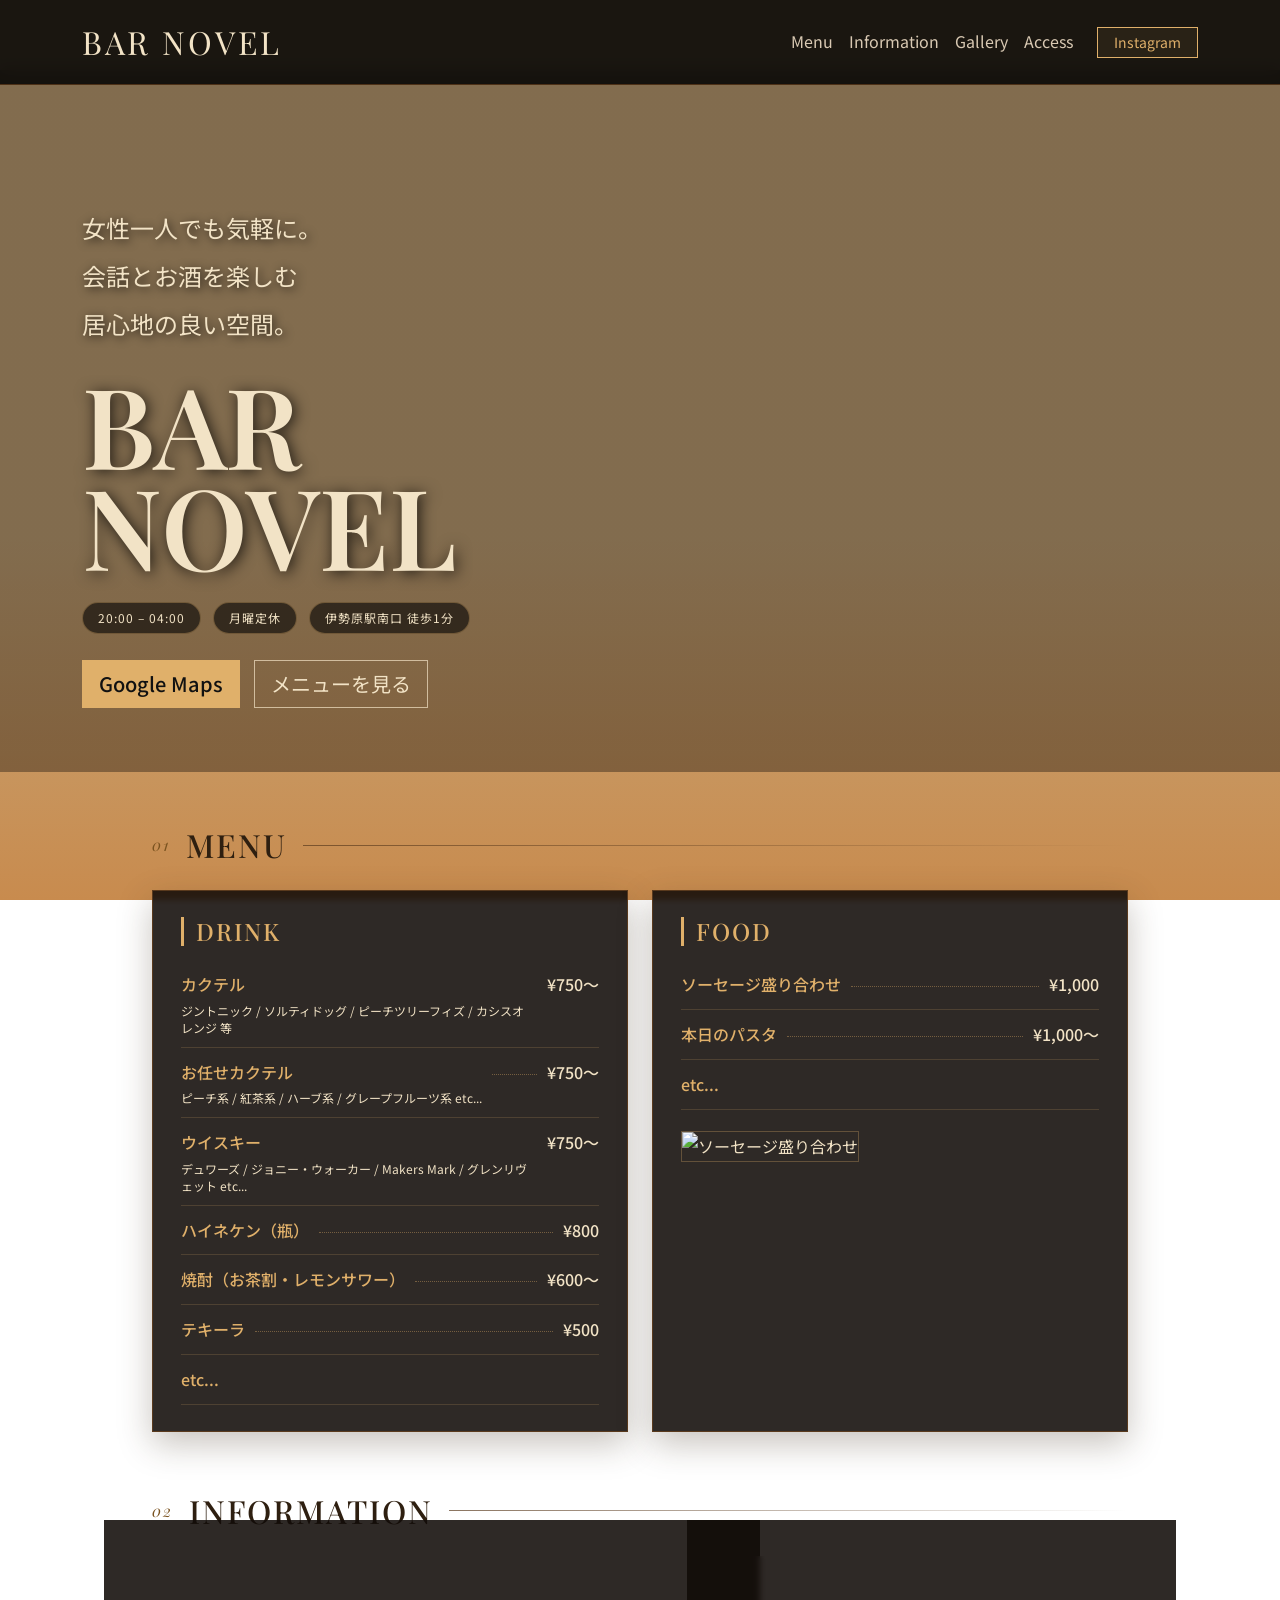
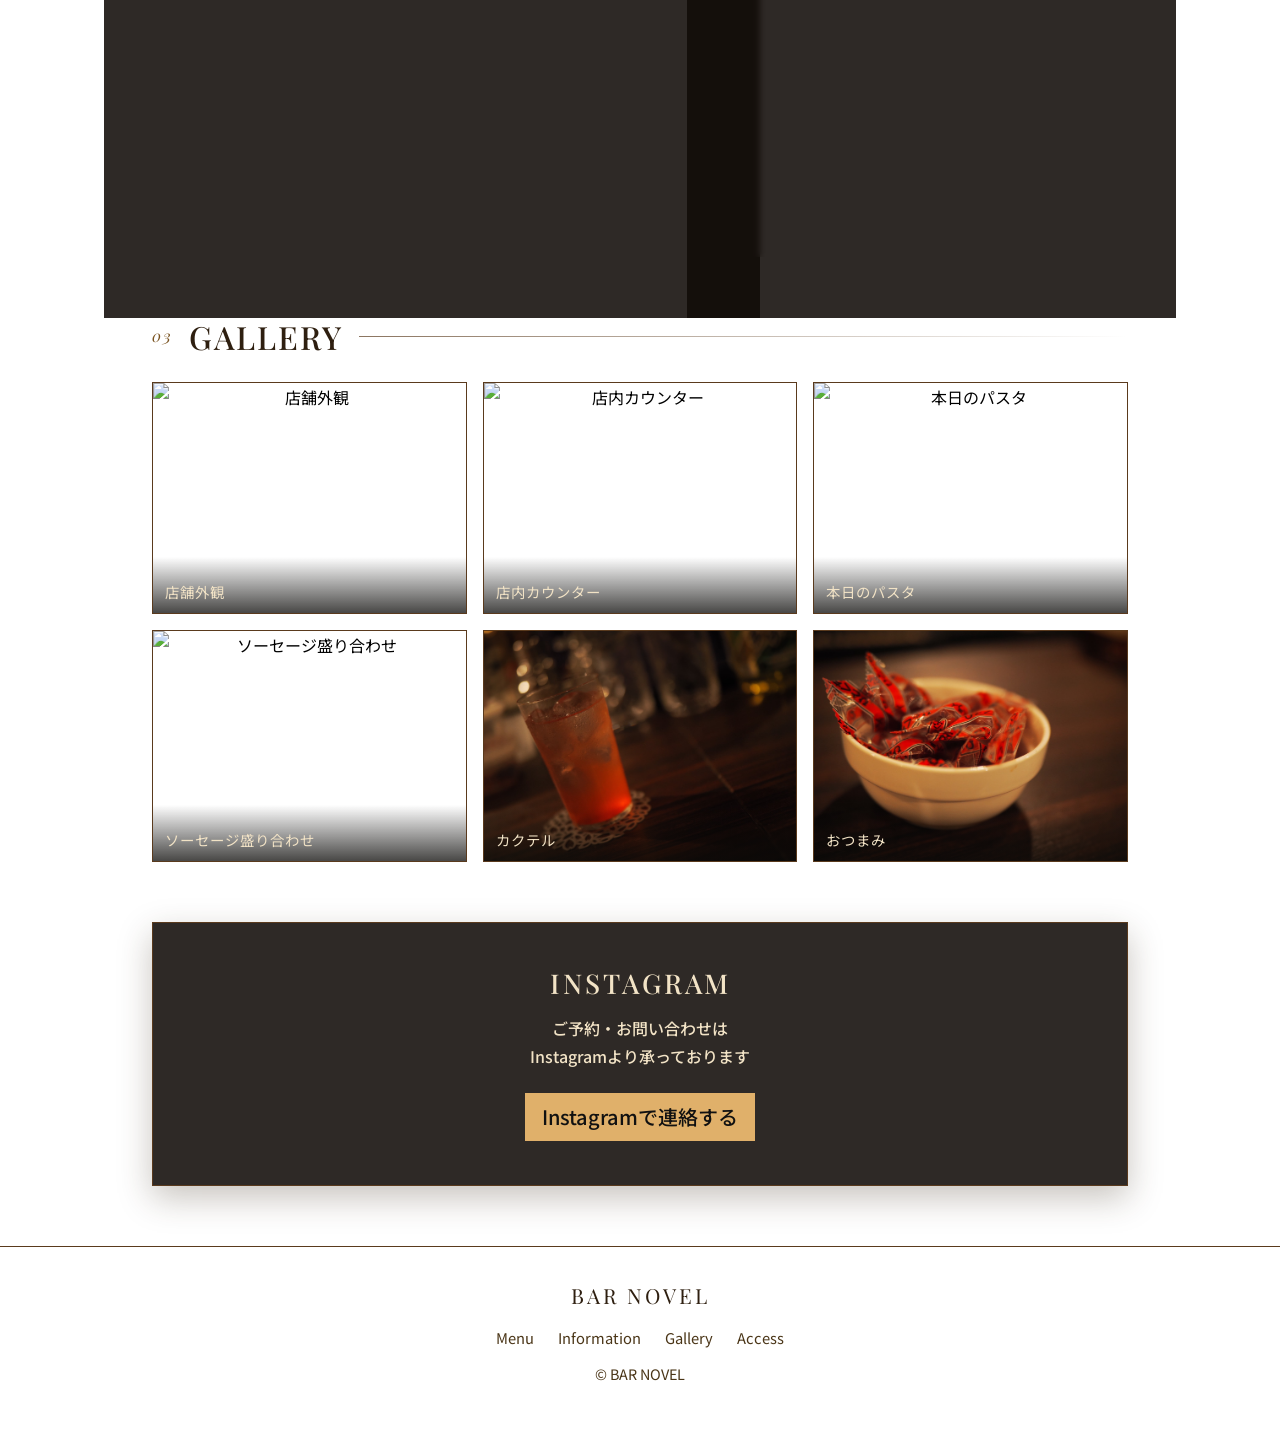
==== index.html @ de796a1b "oner-reviewベースでUI刷新（PC/スマホ両対応）" ====
<!DOCTYPE html>
<html lang="ja">

<head>
  <meta charset="UTF-8">
  <meta name="viewport" content="width=device-width, initial-scale=1.0">

  <title>BAR NOVEL | 伊勢原駅南口徒歩1分のバー</title>

  <meta property="og:title" content="BAR NOVEL">
  <meta property="og:description" content="女性一人でも気軽に。会話とお酒を楽しむ居心地の良い空間。">
  <meta property="og:type" content="website">
  <meta name="description" content="伊勢原駅南口徒歩1分。女性一人でも気軽に利用できるBAR NOVEL。カクテルやウイスキーを楽しめる居心地の良い空間です。">

  <!-- Bootstrap 5.3.8 -->
  <link href="https://cdn.jsdelivr.net/npm/bootstrap@5.3.8/dist/css/bootstrap.min.css" rel="stylesheet">
  <link rel="stylesheet" href="style.css">
</head>

<body data-bs-spy="scroll" data-bs-target="#mainNav" data-bs-offset="90" tabindex="0">

  <!-- ナビゲーション -->
  <nav class="navbar navbar-expand-md navbar-dark site-navbar fixed-top">
    <div class="container">
      <a href="#top" class="navbar-brand logo">BAR NOVEL</a>
      <button class="navbar-toggler" type="button" data-bs-toggle="collapse"
        data-bs-target="#mainNav" aria-controls="mainNav" aria-expanded="false"
        aria-label="メニューを開く">
        <span class="navbar-toggler-icon"></span>
      </button>
      <div class="collapse navbar-collapse" id="mainNav">
        <ul class="navbar-nav ms-auto align-items-md-center">
          <li class="nav-item"><a class="nav-link" href="#menu">Menu</a></li>
          <li class="nav-item"><a class="nav-link" href="#info">Information</a></li>
          <li class="nav-item"><a class="nav-link" href="#gallery">Gallery</a></li>
          <li class="nav-item"><a class="nav-link" href="#access">Access</a></li>
          <li class="nav-item ms-md-3 mt-2 mt-md-0">
            <a class="btn btn-accent btn-sm px-3" href="https://instagram.com/isehara.bar.cocktail.novel"
              target="_blank" rel="noopener noreferrer">Instagram</a>
          </li>
        </ul>
      </div>
    </div>
  </nav>

  <!-- ヒーロー -->
  <header class="hero" id="top">
    <div class="container hero-inner">
      <p class="hero-copy">
        女性一人でも気軽に。<br>
        会話とお酒を楽しむ<br>
        居心地の良い空間。
      </p>
      <h1 class="hero-title">BAR<br>NOVEL</h1>
      <ul class="list-inline hero-badges">
        <li class="list-inline-item"><span class="badge badge-dark">20:00 – 04:00</span></li>
        <li class="list-inline-item"><span class="badge badge-dark">月曜定休</span></li>
        <li class="list-inline-item"><span class="badge badge-dark">伊勢原駅南口 徒歩1分</span></li>
      </ul>
      <div class="hero-actions">
        <a class="btn btn-accent-solid btn-lg" href="https://maps.app.goo.gl/pQygL5VJowjCGWbm6"
          target="_blank" rel="noopener noreferrer">Google Maps</a>
        <a class="btn btn-outline-cream btn-lg" href="#menu">メニューを見る</a>
      </div>
    </div>
  </header>

  <main class="container page-main">

    <!-- MENU -->
    <section id="menu" class="section reveal">
      <div class="section-head">
        <span class="section-no">01</span>
        <h2>MENU</h2>
        <span class="section-line"></span>
      </div>

      <div class="row g-4">
        <div class="col-md-6">
          <div class="card menu-card h-100">
            <div class="card-body">
              <h3 class="menu-category">DRINK</h3>

              <div class="menu-row">
                <span class="menu-name">カクテル
                  <small>ジントニック / ソルティドッグ / ピーチツリーフィズ / カシスオレンジ 等</small>
                </span>
                <span class="menu-dots"></span>
                <span class="menu-price">¥750〜</span>
              </div>
              <div class="menu-row">
                <span class="menu-name">お任せカクテル
                  <small>ピーチ系 / 紅茶系 / ハーブ系 / グレープフルーツ系 etc...</small>
                </span>
                <span class="menu-dots"></span>
                <span class="menu-price">¥750〜</span>
              </div>
              <div class="menu-row">
                <span class="menu-name">ウイスキー
                  <small>デュワーズ / ジョニー・ウォーカー / Makers Mark / グレンリヴェット etc...</small>
                </span>
                <span class="menu-dots"></span>
                <span class="menu-price">¥750〜</span>
              </div>
              <div class="menu-row">
                <span class="menu-name">ハイネケン（瓶）</span>
                <span class="menu-dots"></span>
                <span class="menu-price">¥800</span>
              </div>
              <div class="menu-row">
                <span class="menu-name">焼酎（お茶割・レモンサワー）</span>
                <span class="menu-dots"></span>
                <span class="menu-price">¥600〜</span>
              </div>
              <div class="menu-row">
                <span class="menu-name">テキーラ</span>
                <span class="menu-dots"></span>
                <span class="menu-price">¥500</span>
              </div>
              <div class="menu-row">
                <span class="menu-name">etc...</span>
              </div>
            </div>
          </div>
        </div>

        <div class="col-md-6">
          <div class="card menu-card h-100">
            <div class="card-body">
              <h3 class="menu-category">FOOD</h3>

              <div class="menu-row">
                <span class="menu-name">ソーセージ盛り合わせ</span>
                <span class="menu-dots"></span>
                <span class="menu-price">¥1,000</span>
              </div>
              <div class="menu-row">
                <span class="menu-name">本日のパスタ</span>
                <span class="menu-dots"></span>
                <span class="menu-price">¥1,000〜</span>
              </div>
              <div class="menu-row">
                <span class="menu-name">etc...</span>
              </div>

              <figure class="menu-photo">
                <img src="https://raw.githubusercontent.com/sota-furuta/bar-novel/feature-bar-novel-oner-review/images/food.jpg"
                  alt="ソーセージ盛り合わせ" loading="lazy">
              </figure>
            </div>
          </div>
        </div>
      </div>
    </section>

    <!-- INFORMATION + ACCESS -->
    <section id="info" class="section reveal">
      <div class="section-head">
        <span class="section-no">02</span>
        <h2>INFORMATION</h2>
        <span class="section-line"></span>
      </div>

      <div class="row g-4">
        <div class="col-md-7">
          <div class="card info-card h-100">
            <div class="card-body">
              <table class="table info-table align-middle mb-0">
                <tbody>
                  <tr>
                    <th scope="row">営業時間</th>
                    <td>火曜日〜日曜日（20:00〜翌04:00）</td>
                  </tr>
                  <tr>
                    <th scope="row">定休日</th>
                    <td>月曜日</td>
                  </tr>
                  <tr>
                    <th scope="row">住所</th>
                    <td>神奈川県伊勢原市桜台1-1-25<br>アーバンヒルズ2F</td>
                  </tr>
                  <tr>
                    <th scope="row">TEL</th>
                    <td><a href="tel:07038611472" class="tel-link">070-3861-1472</a></td>
                  </tr>
                </tbody>
              </table>
            </div>
          </div>
        </div>

        <div class="col-md-5" id="access">
          <div class="card info-card h-100">
            <div class="card-body d-flex flex-column">
              <h3 class="menu-category">ACCESS</h3>
              <p class="access-lead">小田急線 伊勢原駅南口より徒歩約1分</p>
              <p class="text-dim">駅を出てすぐ。お仕事帰りの一杯にも、終電前の一杯にも。</p>
              <div class="mt-auto d-grid gap-2">
                <a class="btn btn-accent-solid" href="https://maps.app.goo.gl/pQygL5VJowjCGWbm6"
                  target="_blank" rel="noopener noreferrer">Google Mapsで開く</a>
                <a class="btn btn-accent" href="tel:07038611472">電話する</a>
              </div>
            </div>
          </div>
        </div>
      </div>
    </section>

    <!-- GALLERY -->
    <section id="gallery" class="section reveal">
      <div class="section-head">
        <span class="section-no">03</span>
        <h2>GALLERY</h2>
        <span class="section-line"></span>
      </div>

      <div class="row g-3 gallery-grid">
        <div class="col-6 col-md-4">
          <button type="button" class="gallery-btn" data-bs-toggle="modal" data-bs-target="#photoModal"
            data-img="https://raw.githubusercontent.com/sota-furuta/bar-novel/feature-bar-novel-oner-review/images/exterior.jpg"
            data-caption="店舗外観">
            <img src="https://raw.githubusercontent.com/sota-furuta/bar-novel/feature-bar-novel-oner-review/images/exterior.jpg" alt="店舗外観" loading="lazy">
            <span>店舗外観</span>
          </button>
        </div>
        <div class="col-6 col-md-4">
          <button type="button" class="gallery-btn" data-bs-toggle="modal" data-bs-target="#photoModal"
            data-img="https://raw.githubusercontent.com/sota-furuta/bar-novel/feature-bar-novel-oner-review/images/interior.jpg"
            data-caption="店内カウンター">
            <img src="https://raw.githubusercontent.com/sota-furuta/bar-novel/feature-bar-novel-oner-review/images/interior.jpg" alt="店内カウンター" loading="lazy">
            <span>店内カウンター</span>
          </button>
        </div>
        <div class="col-6 col-md-4">
          <button type="button" class="gallery-btn" data-bs-toggle="modal" data-bs-target="#photoModal"
            data-img="https://raw.githubusercontent.com/sota-furuta/bar-novel/feature-bar-novel-oner-review/images/pasta.jpg"
            data-caption="本日のパスタ">
            <img src="https://raw.githubusercontent.com/sota-furuta/bar-novel/feature-bar-novel-oner-review/images/pasta.jpg" alt="本日のパスタ" loading="lazy">
            <span>本日のパスタ</span>
          </button>
        </div>
        <div class="col-6 col-md-4">
          <button type="button" class="gallery-btn" data-bs-toggle="modal" data-bs-target="#photoModal"
            data-img="https://raw.githubusercontent.com/sota-furuta/bar-novel/feature-bar-novel-oner-review/images/food.jpg"
            data-caption="ソーセージ盛り合わせ">
            <img src="https://raw.githubusercontent.com/sota-furuta/bar-novel/feature-bar-novel-oner-review/images/food.jpg" alt="ソーセージ盛り合わせ" loading="lazy">
            <span>ソーセージ盛り合わせ</span>
          </button>
        </div>
        <div class="col-6 col-md-4">
          <button type="button" class="gallery-btn" data-bs-toggle="modal" data-bs-target="#photoModal"
            data-img="IMG_8583.jpeg" data-caption="カクテル">
            <img src="IMG_8583.jpeg" alt="カクテル" loading="lazy">
            <span>カクテル</span>
          </button>
        </div>
        <div class="col-6 col-md-4">
          <button type="button" class="gallery-btn" data-bs-toggle="modal" data-bs-target="#photoModal"
            data-img="IMG_8584.jpeg" data-caption="おつまみ">
            <img src="IMG_8584.jpeg" alt="おつまみ" loading="lazy">
            <span>おつまみ</span>
          </button>
        </div>
      </div>
    </section>

    <!-- INSTAGRAM -->
    <section id="instagram" class="section reveal">
      <div class="insta-band">
        <h2 class="insta-title">INSTAGRAM</h2>
        <p class="insta-text">
          ご予約・お問い合わせは<br>
          Instagramより承っております
        </p>
        <a class="btn btn-accent-solid btn-lg" href="https://instagram.com/isehara.bar.cocktail.novel"
          target="_blank" rel="noopener noreferrer">Instagramで連絡する</a>
      </div>
    </section>

  </main>

  <footer class="site-footer">
    <p class="footer-brand">BAR NOVEL</p>
    <nav class="footer-nav">
      <a href="#menu">Menu</a>
      <a href="#info">Information</a>
      <a href="#gallery">Gallery</a>
      <a href="#access">Access</a>
    </nav>
    <p class="footer-copy">© BAR NOVEL</p>
  </footer>

  <!-- スマホ用 下部固定バー -->
  <nav class="mobile-cta d-md-none">
    <a href="tel:07038611472">電話する</a>
    <a href="https://maps.app.goo.gl/pQygL5VJowjCGWbm6" target="_blank" rel="noopener noreferrer">地図</a>
    <a href="https://instagram.com/isehara.bar.cocktail.novel" target="_blank" rel="noopener noreferrer">Instagram</a>
  </nav>

  <!-- トップへ戻る -->
  <button type="button" class="to-top" id="toTop" aria-label="トップへ戻る">↑</button>

  <!-- 写真拡大モーダル -->
  <div class="modal fade" id="photoModal" tabindex="-1" aria-hidden="true">
    <div class="modal-dialog modal-dialog-centered modal-lg">
      <div class="modal-content modal-photo">
        <div class="modal-header border-0">
          <span class="modal-caption" id="photoCaption"></span>
          <button type="button" class="btn-close btn-close-white" data-bs-dismiss="modal" aria-label="閉じる"></button>
        </div>
        <div class="modal-body pt-0">
          <img id="photoImg" src="" alt="" class="img-fluid w-100">
        </div>
      </div>
    </div>
  </div>

  <script src="https://cdn.jsdelivr.net/npm/bootstrap@5.3.8/dist/js/bootstrap.bundle.min.js"></script>
  <script>
    // ギャラリーモーダルへ画像とキャプションを差し替え
    const photoModal = document.getElementById("photoModal");
    photoModal.addEventListener("show.bs.modal", (e) => {
      const btn = e.relatedTarget;
      const img = document.getElementById("photoImg");
      img.src = btn.dataset.img;
      img.alt = btn.dataset.caption;
      document.getElementById("photoCaption").textContent = btn.dataset.caption;
    });

    // トップへ戻る
    const toTop = document.getElementById("toTop");
    window.addEventListener("scroll", () => {
      toTop.classList.toggle("show", window.scrollY > 500);
    }, { passive: true });
    toTop.addEventListener("click", () => window.scrollTo({ top: 0, behavior: "smooth" }));

    // スクロールでふわっと表示
    const io = new IntersectionObserver((entries) => {
      entries.forEach((en) => {
        if (en.isIntersecting) {
          en.target.classList.add("revealed");
          io.unobserve(en.target);
        }
      });
    }, { threshold: 0.08 });
    document.querySelectorAll(".reveal").forEach((el) => io.observe(el));
  </script>

</body>

</html>
---- style.css ----
@import url('https://fonts.googleapis.com/css2?family=Playfair+Display:wght@500;600&family=Noto+Sans+JP:wght@300;400;500&display=swap');

/* ベース: feature-bar-novel-oner-review（色・コピー・メニュー・写真はそのまま）
   --bg #0b0a08 / --accent #e0b06a / --border #5a3a1d / クリーム #f2e3c6
   UI は Bootstrap 5.3.8 で刷新（PC・スマホ両対応） */
:root {
  --bg: #0b0a08;
  --text: #f8f3eb;
  --accent: #e0b06a;
  --accent-soft: rgba(224, 176, 106, 0.35);
  --border: #5a3a1d;
  --cream: #f2e3c6;
  --cream-dim: #d9c9b3;
  --panel: rgba(18, 12, 8, 0.88);
}

html {
  scroll-behavior: smooth;
  scroll-padding-top: 84px;
}

body {
  background: linear-gradient(180deg,
      #c7a678 60%,
      #e0c18f 60%,
      #c7a678 60%,
      #c88b4e 100%);
  background-attachment: fixed;
  color: var(--text);
  font-family: "Noto Sans JP", sans-serif;
  line-height: 1.8;
  min-height: 100vh;
  padding-top: 70px;
}

.text-dim {
  color: var(--cream-dim);
}

/* Navbar */

.site-navbar {
  background: rgba(11, 10, 8, 0.92);
  backdrop-filter: blur(8px);
  border-bottom: 1px solid #4d3117;
}

.logo {
  font-family: "Playfair Display", serif;
  font-size: 2rem;
  letter-spacing: 3px;
  color: var(--cream) !important;
}

.navbar-dark .navbar-nav .nav-link {
  color: var(--cream-dim);
  transition: color 0.3s;
}

.navbar-dark .navbar-nav .nav-link:hover,
.navbar-dark .navbar-nav .nav-link.active {
  color: var(--accent);
}

.navbar-toggler {
  border-color: rgba(224, 176, 106, 0.5);
}

/* Buttons */

.btn-accent {
  color: var(--accent);
  border: 1px solid var(--accent);
  background: rgba(224, 176, 106, 0.08);
  border-radius: 0;
  transition: all 0.3s ease;
}

.btn-accent:hover {
  background: var(--accent);
  color: #111;
}

.btn-accent-solid {
  background: var(--accent);
  border: 1px solid var(--accent);
  color: #111;
  font-weight: 500;
  border-radius: 0;
  transition: opacity 0.3s;
}

.btn-accent-solid:hover {
  background: var(--accent);
  color: #111;
  opacity: 0.88;
}

.btn-outline-cream {
  border: 1px solid rgba(242, 227, 198, 0.7);
  color: var(--cream);
  border-radius: 0;
  transition: all 0.3s ease;
}

.btn-outline-cream:hover {
  background: rgba(242, 227, 198, 0.15);
  color: var(--cream);
}

/* Hero */

.hero {
  position: relative;
  min-height: 78vh;
  display: flex;
  align-items: flex-end;
  padding: 56px 0 64px;
  background:
    linear-gradient(rgba(0, 0, 0, 0.35), rgba(0, 0, 0, 0.35)),
    url("https://raw.githubusercontent.com/sota-furuta/bar-novel/feature-bar-novel-oner-review/images/interior.jpg");
  background-size: cover;
  background-position: center center;
}

.hero-inner {
  color: var(--cream);
}

.hero-copy {
  font-size: 1.5rem;
  line-height: 2;
  margin-bottom: 26px;
  color: var(--cream);
  text-shadow: 2px 2px 10px rgba(0, 0, 0, 0.8);
  opacity: 0;
  transform: translateY(20px);
  animation: fadeUp 1.5s ease forwards;
}

.hero-title {
  font-family: "Playfair Display", serif;
  font-size: clamp(4rem, 11vw, 7rem);
  font-weight: 600;
  line-height: 0.9;
  color: var(--cream);
  text-shadow: 2px 2px 15px rgba(0, 0, 0, 0.8);
  margin-bottom: 26px;
  opacity: 0;
  transform: translateY(20px);
  animation: fadeUp 2s ease forwards;
  animation-delay: 0.8s;
}

.hero-badges {
  margin-bottom: 26px;
  opacity: 0;
  animation: fadeUp 1.2s ease forwards;
  animation-delay: 1.4s;
}

.badge-dark {
  background: rgba(11, 10, 8, 0.65);
  backdrop-filter: blur(3px);
  border: 1px solid var(--accent-soft);
  color: var(--cream);
  font-weight: 400;
  padding: 9px 15px;
  border-radius: 999px;
  letter-spacing: 1px;
}

.hero-actions {
  display: flex;
  gap: 14px;
  flex-wrap: wrap;
  opacity: 0;
  animation: fadeUp 1.2s ease forwards;
  animation-delay: 1.8s;
}

@keyframes fadeUp {
  from {
    opacity: 0;
    transform: translateY(20px);
  }

  to {
    opacity: 1;
    transform: translateY(0);
  }
}

/* Sections */

.page-main {
  max-width: 1000px;
}

.section {
  padding: 54px 0 6px;
  scroll-margin-top: 84px;
}

.section-head {
  display: flex;
  align-items: center;
  gap: 16px;
  margin-bottom: 26px;
}

.section-no {
  color: #7a5320;
  font-family: "Playfair Display", serif;
  font-style: italic;
  letter-spacing: 2px;
}

.section-head h2 {
  font-family: "Playfair Display", serif;
  font-size: 2rem;
  letter-spacing: 2px;
  color: #2e1f10;
  margin: 0;
}

.section-line {
  flex: 1;
  height: 1px;
  background: linear-gradient(90deg, rgba(90, 58, 29, 0.7), transparent);
}

/* Scroll reveal */

.reveal {
  opacity: 0;
  transform: translateY(18px);
  transition: opacity 0.7s ease, transform 0.7s ease;
}

.reveal.revealed {
  opacity: 1;
  transform: none;
}

/* Cards（濃色パネル） */

.menu-card,
.info-card {
  background: var(--panel);
  backdrop-filter: blur(3px);
  border: 1px solid var(--border);
  border-radius: 0;
  box-shadow: 0 12px 32px rgba(59, 42, 24, 0.28);
  color: var(--cream);
}

.menu-card .card-body,
.info-card .card-body {
  padding: 26px 28px;
}

.menu-category {
  font-family: "Playfair Display", serif;
  font-size: 1.5rem;
  letter-spacing: 2px;
  color: var(--accent);
  border-left: 3px solid var(--accent);
  padding-left: 12px;
  margin-bottom: 14px;
}

/* Menu rows */

.menu-row {
  display: flex;
  align-items: baseline;
  gap: 10px;
  padding: 10px 0;
  border-bottom: 1px solid rgba(224, 176, 106, 0.18);
}

.menu-name {
  color: var(--accent);
  font-weight: 500;
  text-align: left;
}

.menu-name small {
  display: block;
  margin-top: 4px;
  color: var(--cream);
  font-size: 0.75rem;
  line-height: 1.4;
  font-weight: 400;
}

.menu-dots {
  flex: 1;
  border-bottom: 1px dotted rgba(224, 176, 106, 0.4);
  transform: translateY(-4px);
}

.menu-price {
  color: var(--cream);
  font-weight: 500;
  white-space: nowrap;
}

.menu-photo {
  margin: 20px 0 0;
}

.menu-photo img {
  width: 100%;
  height: 200px;
  object-fit: cover;
  border: 1px solid rgba(224, 176, 106, 0.3);
}

/* Information */

.info-table {
  --bs-table-bg: transparent;
  --bs-table-color: var(--cream);
  border-color: rgba(224, 176, 106, 0.25);
}

.info-table th {
  color: var(--accent);
  font-weight: 500;
  white-space: nowrap;
  width: 130px;
  border-color: rgba(224, 176, 106, 0.25);
}

.info-table td {
  border-color: rgba(224, 176, 106, 0.25);
}

.tel-link {
  color: var(--cream);
  text-decoration: none;
}

.tel-link:hover {
  color: var(--accent);
}

.access-lead {
  color: var(--cream);
  font-weight: 500;
  font-size: 1.08rem;
}

/* Gallery */

.gallery-btn {
  position: relative;
  display: block;
  width: 100%;
  padding: 0;
  border: 1px solid var(--border);
  background: none;
  overflow: hidden;
  cursor: pointer;
}

.gallery-btn img {
  width: 100%;
  height: 230px;
  object-fit: cover;
  display: block;
  transition: transform 0.4s ease, filter 0.4s ease;
}

.gallery-btn span {
  position: absolute;
  left: 0;
  right: 0;
  bottom: 0;
  padding: 22px 12px 8px;
  text-align: left;
  color: var(--cream);
  font-size: 0.9rem;
  letter-spacing: 1px;
  background: linear-gradient(transparent, rgba(11, 10, 8, 0.75));
}

.gallery-btn:hover img {
  transform: scale(1.04);
  filter: brightness(1.07);
}

.modal-photo {
  background: var(--bg);
  border: 1px solid var(--accent);
  border-radius: 0;
}

.modal-caption {
  color: var(--accent);
  font-family: "Playfair Display", serif;
  letter-spacing: 2px;
}

/* Instagram band */

.insta-band {
  background: var(--panel);
  border: 1px solid var(--border);
  box-shadow: 0 12px 32px rgba(59, 42, 24, 0.28);
  text-align: center;
  padding: 44px 24px;
  margin-bottom: 54px;
}

.insta-title {
  font-family: "Playfair Display", serif;
  letter-spacing: 3px;
  color: var(--cream);
  font-size: 1.7rem;
  margin-bottom: 14px;
}

.insta-text {
  color: var(--cream);
  font-weight: 500;
  margin-bottom: 22px;
}

/* Footer */

.site-footer {
  text-align: center;
  padding: 30px 24px 42px;
  border-top: 1px solid var(--border);
  color: #ddd3c4;
}

.footer-brand {
  font-family: "Playfair Display", serif;
  letter-spacing: 3px;
  font-size: 1.3rem;
  color: #2e1f10;
  margin-bottom: 8px;
}

.footer-nav {
  margin-bottom: 10px;
}

.footer-nav a {
  color: #4a3517;
  text-decoration: none;
  margin: 0 10px;
  font-size: 0.92rem;
}

.footer-nav a:hover {
  color: #2e1f10;
}

.footer-copy {
  margin: 0;
  font-size: 0.9rem;
  color: #4a3517;
}

/* Mobile CTA / to-top */

.mobile-cta {
  position: fixed;
  left: 0;
  right: 0;
  bottom: 0;
  z-index: 1030;
  display: flex;
  background: rgba(11, 10, 8, 0.95);
  backdrop-filter: blur(8px);
  border-top: 1px solid var(--border);
}

.mobile-cta a {
  flex: 1;
  text-align: center;
  padding: 13px 4px calc(13px + env(safe-area-inset-bottom));
  color: var(--cream);
  text-decoration: none;
  font-size: 0.92rem;
}

.mobile-cta a + a {
  border-left: 1px solid rgba(224, 176, 106, 0.25);
}

.mobile-cta a:active {
  background: rgba(224, 176, 106, 0.15);
}

.to-top {
  position: fixed;
  right: 16px;
  bottom: 24px;
  z-index: 1030;
  width: 46px;
  height: 46px;
  border-radius: 50%;
  border: 1px solid var(--accent);
  background: rgba(11, 10, 8, 0.85);
  color: var(--accent);
  font-size: 1.1rem;
  opacity: 0;
  pointer-events: none;
  transition: opacity 0.3s;
}

.to-top.show {
  opacity: 1;
  pointer-events: auto;
}

/* ============ スマホ版（〜767px） ============ */

@media (max-width: 767.98px) {
  body {
    padding-bottom: 58px;
  }

  .logo {
    font-size: 1.6rem;
  }

  .hero {
    min-height: 62vh;
    padding: 40px 0 48px;
  }

  .hero-copy {
    font-size: 1.05rem;
    line-height: 1.9;
    margin-bottom: 18px;
  }

  .hero-title {
    margin-bottom: 20px;
  }

  .hero-badges {
    margin-bottom: 20px;
  }

  .hero-actions .btn {
    flex: 1;
    min-width: 0;
    padding-left: 8px;
    padding-right: 8px;
  }

  .section {
    padding-top: 40px;
  }

  .section-head h2 {
    font-size: 1.6rem;
  }

  .menu-card .card-body,
  .info-card .card-body {
    padding: 20px 18px;
  }

  .menu-name {
    flex: 1;
  }

  .menu-price {
    flex-shrink: 0;
  }

  .info-table th {
    width: 92px;
  }

  .gallery-btn img {
    height: 160px;
  }

  .insta-band {
    padding: 34px 18px;
    margin-bottom: 40px;
  }

  .to-top {
    bottom: 76px;
  }
}
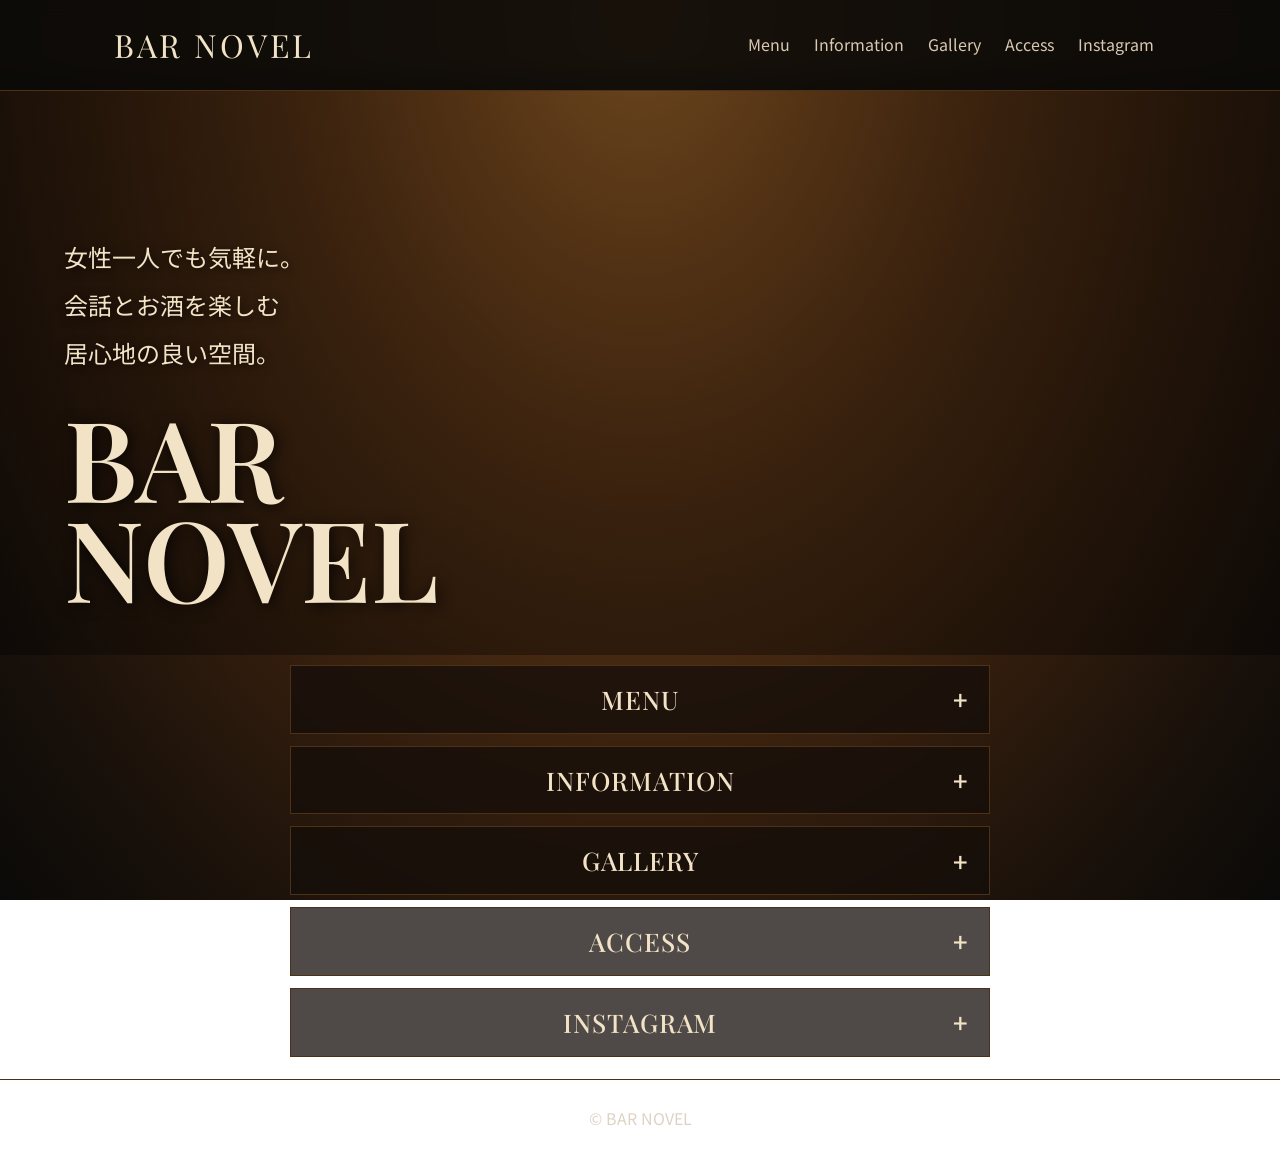
==== commit f1e27d25: "UI刷新版の1つ前（忠実版＋UI改善、琥珀背景）に切り戻し" ====
--- a/index.html
+++ b/index.html
@@ -19,278 +19,229 @@
 
 <body data-bs-spy="scroll" data-bs-target="#mainNav" data-bs-offset="90" tabindex="0">
 
-  <!-- ナビゲーション -->
+  <!-- ヘッダー（ロゴ＋ページ内リンク。スマホはハンバーガー） -->
   <nav class="navbar navbar-expand-md navbar-dark site-navbar fixed-top">
-    <div class="container">
-      <a href="#top" class="navbar-brand logo">BAR NOVEL</a>
+    <div class="container header-inner">
+      <a href="#" class="navbar-brand logo">BAR NOVEL</a>
       <button class="navbar-toggler" type="button" data-bs-toggle="collapse"
         data-bs-target="#mainNav" aria-controls="mainNav" aria-expanded="false"
         aria-label="メニューを開く">
         <span class="navbar-toggler-icon"></span>
       </button>
       <div class="collapse navbar-collapse" id="mainNav">
-        <ul class="navbar-nav ms-auto align-items-md-center">
+        <ul class="navbar-nav ms-auto">
           <li class="nav-item"><a class="nav-link" href="#menu">Menu</a></li>
           <li class="nav-item"><a class="nav-link" href="#info">Information</a></li>
           <li class="nav-item"><a class="nav-link" href="#gallery">Gallery</a></li>
           <li class="nav-item"><a class="nav-link" href="#access">Access</a></li>
-          <li class="nav-item ms-md-3 mt-2 mt-md-0">
-            <a class="btn btn-accent btn-sm px-3" href="https://instagram.com/isehara.bar.cocktail.novel"
-              target="_blank" rel="noopener noreferrer">Instagram</a>
-          </li>
+          <li class="nav-item"><a class="nav-link" href="#instagram">Instagram</a></li>
         </ul>
       </div>
     </div>
   </nav>
 
   <!-- ヒーロー -->
-  <header class="hero" id="top">
-    <div class="container hero-inner">
+  <header class="hero">
+    <div class="hero-overlay">
       <p class="hero-copy">
         女性一人でも気軽に。<br>
         会話とお酒を楽しむ<br>
         居心地の良い空間。
       </p>
-      <h1 class="hero-title">BAR<br>NOVEL</h1>
-      <ul class="list-inline hero-badges">
-        <li class="list-inline-item"><span class="badge badge-dark">20:00 – 04:00</span></li>
-        <li class="list-inline-item"><span class="badge badge-dark">月曜定休</span></li>
-        <li class="list-inline-item"><span class="badge badge-dark">伊勢原駅南口 徒歩1分</span></li>
-      </ul>
-      <div class="hero-actions">
-        <a class="btn btn-accent-solid btn-lg" href="https://maps.app.goo.gl/pQygL5VJowjCGWbm6"
-          target="_blank" rel="noopener noreferrer">Google Maps</a>
-        <a class="btn btn-outline-cream btn-lg" href="#menu">メニューを見る</a>
-      </div>
+      <h1 class="hero-title">
+        BAR<br>
+        NOVEL
+      </h1>
     </div>
   </header>
 
-  <main class="container page-main">
+  <main class="sections">
 
     <!-- MENU -->
-    <section id="menu" class="section reveal">
-      <div class="section-head">
-        <span class="section-no">01</span>
-        <h2>MENU</h2>
-        <span class="section-line"></span>
-      </div>
-
-      <div class="row g-4">
-        <div class="col-md-6">
-          <div class="card menu-card h-100">
-            <div class="card-body">
-              <h3 class="menu-category">DRINK</h3>
-
-              <div class="menu-row">
-                <span class="menu-name">カクテル
-                  <small>ジントニック / ソルティドッグ / ピーチツリーフィズ / カシスオレンジ 等</small>
-                </span>
-                <span class="menu-dots"></span>
-                <span class="menu-price">¥750〜</span>
-              </div>
-              <div class="menu-row">
-                <span class="menu-name">お任せカクテル
-                  <small>ピーチ系 / 紅茶系 / ハーブ系 / グレープフルーツ系 etc...</small>
-                </span>
-                <span class="menu-dots"></span>
-                <span class="menu-price">¥750〜</span>
-              </div>
-              <div class="menu-row">
-                <span class="menu-name">ウイスキー
-                  <small>デュワーズ / ジョニー・ウォーカー / Makers Mark / グレンリヴェット etc...</small>
-                </span>
-                <span class="menu-dots"></span>
-                <span class="menu-price">¥750〜</span>
-              </div>
-              <div class="menu-row">
-                <span class="menu-name">ハイネケン（瓶）</span>
-                <span class="menu-dots"></span>
-                <span class="menu-price">¥800</span>
-              </div>
-              <div class="menu-row">
-                <span class="menu-name">焼酎（お茶割・レモンサワー）</span>
-                <span class="menu-dots"></span>
-                <span class="menu-price">¥600〜</span>
-              </div>
-              <div class="menu-row">
-                <span class="menu-name">テキーラ</span>
-                <span class="menu-dots"></span>
-                <span class="menu-price">¥500</span>
-              </div>
-              <div class="menu-row">
-                <span class="menu-name">etc...</span>
-              </div>
-            </div>
+    <section id="menu" class="panel">
+      <h2 class="panel-title collapsed" data-bs-toggle="collapse" data-bs-target="#collapseMenu"
+        aria-expanded="false" aria-controls="collapseMenu" role="button">MENU</h2>
+      <div class="collapse panel-collapse" id="collapseMenu" data-bs-parent=".sections">
+
+        <div class="menu-category">DRINK</div>
+
+        <div class="menu-item">
+          <span class="menu-name">
+            カクテル<br>
+            <small>ジントニック / ソルティドッグ /<br>ピーチツリーフィズ / カシスオレンジ 等</small>
+          </span>
+          <span class="menu-price">¥750〜</span>
+        </div>
+
+        <div class="menu-item">
+          <span class="menu-name">お任せカクテル<br>
+            <small>ピーチ系 / 紅茶系 /<br>ハーブ系 / グレープフルーツ系 etc...</small>
+          </span>
+          <span class="menu-price">¥750〜</span>
+        </div>
+
+        <div class="menu-item">
+          <span class="menu-name">ウイスキー<br>
+            <small>デュワーズ / ジョニー・ウォーカー /<br>Makers Mark / グレンリヴェット etc...</small>
+          </span>
+          <span class="menu-price">¥750〜</span>
+        </div>
+
+        <div class="menu-item">
+          <span class="menu-name">ハイネケン（瓶）</span>
+          <span class="menu-price">¥800</span>
+        </div>
+
+        <div class="menu-item">
+          <span class="menu-name">焼酎（お茶割・レモンサワー）</span>
+          <span class="menu-price">¥600〜</span>
+        </div>
+
+        <div class="menu-item">
+          <span class="menu-name">テキーラ</span>
+          <span class="menu-price">¥500</span>
+        </div>
+
+        <div class="menu-item">
+          <span class="menu-name">etc...</span>
+        </div>
+
+        <div class="menu-category">FOOD</div>
+
+        <div class="menu-item">
+          <span class="menu-name">ソーセージ盛り合わせ</span>
+          <span class="menu-price">¥1,000</span>
+        </div>
+
+        <div class="menu-item">
+          <span class="menu-name">本日のパスタ</span>
+          <span class="menu-price">¥1,000〜</span>
+        </div>
+
+        <div class="menu-item">
+          <span class="menu-name">etc...</span>
+        </div>
+
+      </div>
+    </section>
+
+    <!-- INFORMATION -->
+    <section id="info" class="panel">
+      <h2 class="panel-title collapsed" data-bs-toggle="collapse" data-bs-target="#collapseInfo"
+        aria-expanded="false" aria-controls="collapseInfo" role="button">INFORMATION</h2>
+      <div class="collapse panel-collapse" id="collapseInfo" data-bs-parent=".sections">
+
+        <div class="info-item">
+          <span>営業時間</span>
+          <span>火曜日〜日曜日<br>（20:00〜翌04:00）</span>
+        </div>
+
+        <div class="info-item">
+          <span>定休日</span>
+          <span>月曜日</span>
+        </div>
+
+        <div class="info-item">
+          <span>住所</span>
+          <span>
+            神奈川県伊勢原市桜台1-1-25<br>
+            アーバンヒルズ2F
+          </span>
+        </div>
+
+        <div class="info-item">
+          <span>TEL</span>
+          <span><a href="tel:07038611472" class="tel-link">070-3861-1472</a></span>
+        </div>
+
+      </div>
+    </section>
+
+    <!-- GALLERY -->
+    <section id="gallery" class="panel">
+      <h2 class="panel-title collapsed" data-bs-toggle="collapse" data-bs-target="#collapseGallery"
+        aria-expanded="false" aria-controls="collapseGallery" role="button">GALLERY</h2>
+      <div class="collapse panel-collapse" id="collapseGallery" data-bs-parent=".sections">
+
+        <div id="galleryCarousel" class="carousel slide" data-bs-ride="carousel" data-bs-interval="10000">
+          <div class="carousel-indicators">
+            <button type="button" data-bs-target="#galleryCarousel" data-bs-slide-to="0" class="active" aria-current="true" aria-label="写真1"></button>
+            <button type="button" data-bs-target="#galleryCarousel" data-bs-slide-to="1" aria-label="写真2"></button>
+            <button type="button" data-bs-target="#galleryCarousel" data-bs-slide-to="2" aria-label="写真3"></button>
+            <button type="button" data-bs-target="#galleryCarousel" data-bs-slide-to="3" aria-label="写真4"></button>
           </div>
-        </div>
-
-        <div class="col-md-6">
-          <div class="card menu-card h-100">
-            <div class="card-body">
-              <h3 class="menu-category">FOOD</h3>
-
-              <div class="menu-row">
-                <span class="menu-name">ソーセージ盛り合わせ</span>
-                <span class="menu-dots"></span>
-                <span class="menu-price">¥1,000</span>
-              </div>
-              <div class="menu-row">
-                <span class="menu-name">本日のパスタ</span>
-                <span class="menu-dots"></span>
-                <span class="menu-price">¥1,000〜</span>
-              </div>
-              <div class="menu-row">
-                <span class="menu-name">etc...</span>
-              </div>
-
-              <figure class="menu-photo">
-                <img src="https://raw.githubusercontent.com/sota-furuta/bar-novel/feature-bar-novel-oner-review/images/food.jpg"
-                  alt="ソーセージ盛り合わせ" loading="lazy">
-              </figure>
-            </div>
+          <div class="carousel-inner">
+
+            <div class="carousel-item active">
+              <img src="https://raw.githubusercontent.com/sota-furuta/bar-novel/feature-bar-novel-oner-review/images/exterior.jpg" alt="BAR NOVEL 外観" class="slide">
+              <p class="slide-caption">店舗外観 <span class="caption-dots"> ・ ・ ・</span></p>
+            </div>
+
+            <div class="carousel-item">
+              <img src="https://raw.githubusercontent.com/sota-furuta/bar-novel/feature-bar-novel-oner-review/images/interior.jpg" alt="BAR NOVEL 店内" class="slide">
+              <p class="slide-caption"><span class="caption-dots">・ </span>店内カウンター<span class="caption-dots"> ・ ・</span></p>
+            </div>
+
+            <div class="carousel-item">
+              <img src="https://raw.githubusercontent.com/sota-furuta/bar-novel/feature-bar-novel-oner-review/images/pasta.jpg" alt="BAR NOVEL パスタ" class="slide">
+              <p class="slide-caption"><span class="caption-dots">・ ・ </span>本日のパスタ<span class="caption-dots"> ・</span></p>
+            </div>
+
+            <div class="carousel-item">
+              <img src="https://raw.githubusercontent.com/sota-furuta/bar-novel/feature-bar-novel-oner-review/images/food.jpg" alt="BAR NOVEL フード" class="slide">
+              <p class="slide-caption"><span class="caption-dots">・ ・ ・ </span>ソーセージ盛り合わせ</p>
+            </div>
+
           </div>
-        </div>
-      </div>
-    </section>
-
-    <!-- INFORMATION + ACCESS -->
-    <section id="info" class="section reveal">
-      <div class="section-head">
-        <span class="section-no">02</span>
-        <h2>INFORMATION</h2>
-        <span class="section-line"></span>
-      </div>
-
-      <div class="row g-4">
-        <div class="col-md-7">
-          <div class="card info-card h-100">
-            <div class="card-body">
-              <table class="table info-table align-middle mb-0">
-                <tbody>
-                  <tr>
-                    <th scope="row">営業時間</th>
-                    <td>火曜日〜日曜日（20:00〜翌04:00）</td>
-                  </tr>
-                  <tr>
-                    <th scope="row">定休日</th>
-                    <td>月曜日</td>
-                  </tr>
-                  <tr>
-                    <th scope="row">住所</th>
-                    <td>神奈川県伊勢原市桜台1-1-25<br>アーバンヒルズ2F</td>
-                  </tr>
-                  <tr>
-                    <th scope="row">TEL</th>
-                    <td><a href="tel:07038611472" class="tel-link">070-3861-1472</a></td>
-                  </tr>
-                </tbody>
-              </table>
-            </div>
-          </div>
-        </div>
-
-        <div class="col-md-5" id="access">
-          <div class="card info-card h-100">
-            <div class="card-body d-flex flex-column">
-              <h3 class="menu-category">ACCESS</h3>
-              <p class="access-lead">小田急線 伊勢原駅南口より徒歩約1分</p>
-              <p class="text-dim">駅を出てすぐ。お仕事帰りの一杯にも、終電前の一杯にも。</p>
-              <div class="mt-auto d-grid gap-2">
-                <a class="btn btn-accent-solid" href="https://maps.app.goo.gl/pQygL5VJowjCGWbm6"
-                  target="_blank" rel="noopener noreferrer">Google Mapsで開く</a>
-                <a class="btn btn-accent" href="tel:07038611472">電話する</a>
-              </div>
-            </div>
-          </div>
-        </div>
-      </div>
-    </section>
-
-    <!-- GALLERY -->
-    <section id="gallery" class="section reveal">
-      <div class="section-head">
-        <span class="section-no">03</span>
-        <h2>GALLERY</h2>
-        <span class="section-line"></span>
-      </div>
-
-      <div class="row g-3 gallery-grid">
-        <div class="col-6 col-md-4">
-          <button type="button" class="gallery-btn" data-bs-toggle="modal" data-bs-target="#photoModal"
-            data-img="https://raw.githubusercontent.com/sota-furuta/bar-novel/feature-bar-novel-oner-review/images/exterior.jpg"
-            data-caption="店舗外観">
-            <img src="https://raw.githubusercontent.com/sota-furuta/bar-novel/feature-bar-novel-oner-review/images/exterior.jpg" alt="店舗外観" loading="lazy">
-            <span>店舗外観</span>
+
+          <button class="carousel-control-prev slider-btn" type="button" data-bs-target="#galleryCarousel" data-bs-slide="prev">
+            <span aria-hidden="true">❮</span>
+            <span class="visually-hidden">前へ</span>
           </button>
-        </div>
-        <div class="col-6 col-md-4">
-          <button type="button" class="gallery-btn" data-bs-toggle="modal" data-bs-target="#photoModal"
-            data-img="https://raw.githubusercontent.com/sota-furuta/bar-novel/feature-bar-novel-oner-review/images/interior.jpg"
-            data-caption="店内カウンター">
-            <img src="https://raw.githubusercontent.com/sota-furuta/bar-novel/feature-bar-novel-oner-review/images/interior.jpg" alt="店内カウンター" loading="lazy">
-            <span>店内カウンター</span>
+          <button class="carousel-control-next slider-btn" type="button" data-bs-target="#galleryCarousel" data-bs-slide="next">
+            <span aria-hidden="true">❯</span>
+            <span class="visually-hidden">次へ</span>
           </button>
         </div>
-        <div class="col-6 col-md-4">
-          <button type="button" class="gallery-btn" data-bs-toggle="modal" data-bs-target="#photoModal"
-            data-img="https://raw.githubusercontent.com/sota-furuta/bar-novel/feature-bar-novel-oner-review/images/pasta.jpg"
-            data-caption="本日のパスタ">
-            <img src="https://raw.githubusercontent.com/sota-furuta/bar-novel/feature-bar-novel-oner-review/images/pasta.jpg" alt="本日のパスタ" loading="lazy">
-            <span>本日のパスタ</span>
-          </button>
-        </div>
-        <div class="col-6 col-md-4">
-          <button type="button" class="gallery-btn" data-bs-toggle="modal" data-bs-target="#photoModal"
-            data-img="https://raw.githubusercontent.com/sota-furuta/bar-novel/feature-bar-novel-oner-review/images/food.jpg"
-            data-caption="ソーセージ盛り合わせ">
-            <img src="https://raw.githubusercontent.com/sota-furuta/bar-novel/feature-bar-novel-oner-review/images/food.jpg" alt="ソーセージ盛り合わせ" loading="lazy">
-            <span>ソーセージ盛り合わせ</span>
-          </button>
-        </div>
-        <div class="col-6 col-md-4">
-          <button type="button" class="gallery-btn" data-bs-toggle="modal" data-bs-target="#photoModal"
-            data-img="IMG_8583.jpeg" data-caption="カクテル">
-            <img src="IMG_8583.jpeg" alt="カクテル" loading="lazy">
-            <span>カクテル</span>
-          </button>
-        </div>
-        <div class="col-6 col-md-4">
-          <button type="button" class="gallery-btn" data-bs-toggle="modal" data-bs-target="#photoModal"
-            data-img="IMG_8584.jpeg" data-caption="おつまみ">
-            <img src="IMG_8584.jpeg" alt="おつまみ" loading="lazy">
-            <span>おつまみ</span>
-          </button>
-        </div>
+
+      </div>
+    </section>
+
+    <!-- ACCESS -->
+    <section id="access" class="panel panel-center">
+      <h2 class="panel-title collapsed" data-bs-toggle="collapse" data-bs-target="#collapseAccess"
+        aria-expanded="false" aria-controls="collapseAccess" role="button">ACCESS</h2>
+      <div class="collapse panel-collapse" id="collapseAccess" data-bs-parent=".sections">
+        <p>小田急線 伊勢原駅南口より徒歩約1分</p>
+        <a class="button" href="https://maps.app.goo.gl/pQygL5VJowjCGWbm6" target="_blank" rel="noopener noreferrer">
+          Google Maps
+        </a>
       </div>
     </section>
 
     <!-- INSTAGRAM -->
-    <section id="instagram" class="section reveal">
-      <div class="insta-band">
-        <h2 class="insta-title">INSTAGRAM</h2>
-        <p class="insta-text">
+    <section id="instagram" class="panel panel-center">
+      <h2 class="panel-title collapsed" data-bs-toggle="collapse" data-bs-target="#collapseInsta"
+        aria-expanded="false" aria-controls="collapseInsta" role="button">INSTAGRAM</h2>
+      <div class="collapse panel-collapse" id="collapseInsta" data-bs-parent=".sections">
+        <p>
           ご予約・お問い合わせは<br>
           Instagramより承っております
         </p>
-        <a class="btn btn-accent-solid btn-lg" href="https://instagram.com/isehara.bar.cocktail.novel"
-          target="_blank" rel="noopener noreferrer">Instagramで連絡する</a>
+        <a class="button" href="https://instagram.com/isehara.bar.cocktail.novel" target="_blank"
+          rel="noopener noreferrer">
+          Instagramで連絡する
+        </a>
       </div>
     </section>
 
   </main>
 
-  <footer class="site-footer">
-    <p class="footer-brand">BAR NOVEL</p>
-    <nav class="footer-nav">
-      <a href="#menu">Menu</a>
-      <a href="#info">Information</a>
-      <a href="#gallery">Gallery</a>
-      <a href="#access">Access</a>
-    </nav>
-    <p class="footer-copy">© BAR NOVEL</p>
+  <footer>
+    <p>© BAR NOVEL</p>
   </footer>
 
-  <!-- スマホ用 下部固定バー -->
+  <!-- スマホ用 下部固定バー（電話・地図・Instagram） -->
   <nav class="mobile-cta d-md-none">
     <a href="tel:07038611472">電話する</a>
     <a href="https://maps.app.goo.gl/pQygL5VJowjCGWbm6" target="_blank" rel="noopener noreferrer">地図</a>
@@ -300,50 +251,40 @@
   <!-- トップへ戻る -->
   <button type="button" class="to-top" id="toTop" aria-label="トップへ戻る">↑</button>
 
-  <!-- 写真拡大モーダル -->
-  <div class="modal fade" id="photoModal" tabindex="-1" aria-hidden="true">
-    <div class="modal-dialog modal-dialog-centered modal-lg">
-      <div class="modal-content modal-photo">
-        <div class="modal-header border-0">
-          <span class="modal-caption" id="photoCaption"></span>
-          <button type="button" class="btn-close btn-close-white" data-bs-dismiss="modal" aria-label="閉じる"></button>
-        </div>
-        <div class="modal-body pt-0">
-          <img id="photoImg" src="" alt="" class="img-fluid w-100">
-        </div>
-      </div>
-    </div>
-  </div>
-
   <script src="https://cdn.jsdelivr.net/npm/bootstrap@5.3.8/dist/js/bootstrap.bundle.min.js"></script>
   <script>
-    // ギャラリーモーダルへ画像とキャプションを差し替え
-    const photoModal = document.getElementById("photoModal");
-    photoModal.addEventListener("show.bs.modal", (e) => {
-      const btn = e.relatedTarget;
-      const img = document.getElementById("photoImg");
-      img.src = btn.dataset.img;
-      img.alt = btn.dataset.caption;
-      document.getElementById("photoCaption").textContent = btn.dataset.caption;
-    });
-
-    // トップへ戻る
+    // トップへ戻るボタンの表示制御
     const toTop = document.getElementById("toTop");
     window.addEventListener("scroll", () => {
       toTop.classList.toggle("show", window.scrollY > 500);
     }, { passive: true });
     toTop.addEventListener("click", () => window.scrollTo({ top: 0, behavior: "smooth" }));
 
-    // スクロールでふわっと表示
-    const io = new IntersectionObserver((entries) => {
-      entries.forEach((en) => {
-        if (en.isIntersecting) {
-          en.target.classList.add("revealed");
-          io.unobserve(en.target);
-        }
+    // ナビのリンクを押したら対象パネルを開く
+    const panelMap = {
+      "#menu": "#collapseMenu",
+      "#info": "#collapseInfo",
+      "#gallery": "#collapseGallery",
+      "#access": "#collapseAccess",
+      "#instagram": "#collapseInsta"
+    };
+    document.querySelectorAll('#mainNav .nav-link').forEach((link) => {
+      link.addEventListener("click", () => {
+        const target = panelMap[link.getAttribute("href")];
+        if (target) bootstrap.Collapse.getOrCreateInstance(document.querySelector(target)).show();
+        const nav = document.getElementById("mainNav");
+        if (nav.classList.contains("show")) bootstrap.Collapse.getOrCreateInstance(nav).hide();
       });
-    }, { threshold: 0.08 });
-    document.querySelectorAll(".reveal").forEach((el) => io.observe(el));
+    });
+
+    // パネルを開いたら見出しが見える位置に軽くスクロール（スマホで特に効く）
+    document.querySelectorAll(".panel-collapse").forEach((el) => {
+      el.addEventListener("shown.bs.collapse", () => {
+        const panel = el.closest(".panel");
+        const y = panel.getBoundingClientRect().top + window.scrollY - 84;
+        if (panel.getBoundingClientRect().top < 0) window.scrollTo({ top: y, behavior: "smooth" });
+      });
+    });
   </script>
 
 </body>
--- a/style.css
+++ b/style.css
@@ -1,60 +1,72 @@
 @import url('https://fonts.googleapis.com/css2?family=Playfair+Display:wght@500;600&family=Noto+Sans+JP:wght@300;400;500&display=swap');
 
-/* ベース: feature-bar-novel-oner-review（色・コピー・メニュー・写真はそのまま）
-   --bg #0b0a08 / --accent #e0b06a / --border #5a3a1d / クリーム #f2e3c6
-   UI は Bootstrap 5.3.8 で刷新（PC・スマホ両対応） */
+/* ベースページ（sota-furuta.github.io/bar-novel / feature-bar-novel-oner-review）の
+   デザイン・数値をそのままに、実装だけ Bootstrap 5.3.8 に置き換えたもの。
+   背景は琥珀色グラデーション（amber-color ブランチ） */
 :root {
   --bg: #0b0a08;
-  --text: #f8f3eb;
-  --accent: #e0b06a;
-  --accent-soft: rgba(224, 176, 106, 0.35);
-  --border: #5a3a1d;
+  --text: #d9c9b3;
+  --accent: #d4a15a;
+  --border: #4d3117;
+  --card: rgba(20, 14, 10, 0.75);
   --cream: #f2e3c6;
-  --cream-dim: #d9c9b3;
-  --panel: rgba(18, 12, 8, 0.88);
 }
 
 html {
   scroll-behavior: smooth;
-  scroll-padding-top: 84px;
 }
 
 body {
-  background: linear-gradient(180deg,
-      #c7a678 60%,
-      #e0c18f 60%,
-      #c7a678 60%,
-      #c88b4e 100%);
+  background: radial-gradient(ellipse at top,
+      #a86f30 0%,
+      #7f4d1f 20%,
+      #563215 40%,
+      #321d0d 65%,
+      #18100a 85%,
+      #0b0a08 100%);
   background-attachment: fixed;
   color: var(--text);
   font-family: "Noto Sans JP", sans-serif;
   line-height: 1.8;
   min-height: 100vh;
-  padding-top: 70px;
-}
-
-.text-dim {
-  color: var(--cream-dim);
-}
-
-/* Navbar */
+}
+
+/* Header（ベースページ: 固定・濃色・ロゴのみ） */
 
 .site-navbar {
   background: rgba(11, 10, 8, 0.92);
   backdrop-filter: blur(8px);
   border-bottom: 1px solid #4d3117;
+  padding: 0;
+}
+
+.header-inner {
+  max-width: 1100px;
+  margin: 0 auto;
+  padding: 16px 24px;
+  display: flex;
+  justify-content: space-between;
+  align-items: center;
 }
 
 .logo {
+  color: var(--cream);
   font-family: "Playfair Display", serif;
   font-size: 2rem;
   letter-spacing: 3px;
-  color: var(--cream) !important;
-}
-
+  padding: 0;
+  margin: 0;
+}
+
+.logo:hover {
+  color: var(--cream);
+}
+
+/* ページ内リンク（UI改善で追加） */
 .navbar-dark .navbar-nav .nav-link {
-  color: var(--cream-dim);
+  color: var(--text);
   transition: color 0.3s;
+  padding: 8px 12px;
 }
 
 .navbar-dark .navbar-nav .nav-link:hover,
@@ -63,279 +75,7 @@
 }
 
 .navbar-toggler {
-  border-color: rgba(224, 176, 106, 0.5);
-}
-
-/* Buttons */
-
-.btn-accent {
-  color: var(--accent);
-  border: 1px solid var(--accent);
-  background: rgba(224, 176, 106, 0.08);
-  border-radius: 0;
-  transition: all 0.3s ease;
-}
-
-.btn-accent:hover {
-  background: var(--accent);
-  color: #111;
-}
-
-.btn-accent-solid {
-  background: var(--accent);
-  border: 1px solid var(--accent);
-  color: #111;
-  font-weight: 500;
-  border-radius: 0;
-  transition: opacity 0.3s;
-}
-
-.btn-accent-solid:hover {
-  background: var(--accent);
-  color: #111;
-  opacity: 0.88;
-}
-
-.btn-outline-cream {
-  border: 1px solid rgba(242, 227, 198, 0.7);
-  color: var(--cream);
-  border-radius: 0;
-  transition: all 0.3s ease;
-}
-
-.btn-outline-cream:hover {
-  background: rgba(242, 227, 198, 0.15);
-  color: var(--cream);
-}
-
-/* Hero */
-
-.hero {
-  position: relative;
-  min-height: 78vh;
-  display: flex;
-  align-items: flex-end;
-  padding: 56px 0 64px;
-  background:
-    linear-gradient(rgba(0, 0, 0, 0.35), rgba(0, 0, 0, 0.35)),
-    url("https://raw.githubusercontent.com/sota-furuta/bar-novel/feature-bar-novel-oner-review/images/interior.jpg");
-  background-size: cover;
-  background-position: center center;
-}
-
-.hero-inner {
-  color: var(--cream);
-}
-
-.hero-copy {
-  font-size: 1.5rem;
-  line-height: 2;
-  margin-bottom: 26px;
-  color: var(--cream);
-  text-shadow: 2px 2px 10px rgba(0, 0, 0, 0.8);
-  opacity: 0;
-  transform: translateY(20px);
-  animation: fadeUp 1.5s ease forwards;
-}
-
-.hero-title {
-  font-family: "Playfair Display", serif;
-  font-size: clamp(4rem, 11vw, 7rem);
-  font-weight: 600;
-  line-height: 0.9;
-  color: var(--cream);
-  text-shadow: 2px 2px 15px rgba(0, 0, 0, 0.8);
-  margin-bottom: 26px;
-  opacity: 0;
-  transform: translateY(20px);
-  animation: fadeUp 2s ease forwards;
-  animation-delay: 0.8s;
-}
-
-.hero-badges {
-  margin-bottom: 26px;
-  opacity: 0;
-  animation: fadeUp 1.2s ease forwards;
-  animation-delay: 1.4s;
-}
-
-.badge-dark {
-  background: rgba(11, 10, 8, 0.65);
-  backdrop-filter: blur(3px);
-  border: 1px solid var(--accent-soft);
-  color: var(--cream);
-  font-weight: 400;
-  padding: 9px 15px;
-  border-radius: 999px;
-  letter-spacing: 1px;
-}
-
-.hero-actions {
-  display: flex;
-  gap: 14px;
-  flex-wrap: wrap;
-  opacity: 0;
-  animation: fadeUp 1.2s ease forwards;
-  animation-delay: 1.8s;
-}
-
-@keyframes fadeUp {
-  from {
-    opacity: 0;
-    transform: translateY(20px);
-  }
-
-  to {
-    opacity: 1;
-    transform: translateY(0);
-  }
-}
-
-/* Sections */
-
-.page-main {
-  max-width: 1000px;
-}
-
-.section {
-  padding: 54px 0 6px;
-  scroll-margin-top: 84px;
-}
-
-.section-head {
-  display: flex;
-  align-items: center;
-  gap: 16px;
-  margin-bottom: 26px;
-}
-
-.section-no {
-  color: #7a5320;
-  font-family: "Playfair Display", serif;
-  font-style: italic;
-  letter-spacing: 2px;
-}
-
-.section-head h2 {
-  font-family: "Playfair Display", serif;
-  font-size: 2rem;
-  letter-spacing: 2px;
-  color: #2e1f10;
-  margin: 0;
-}
-
-.section-line {
-  flex: 1;
-  height: 1px;
-  background: linear-gradient(90deg, rgba(90, 58, 29, 0.7), transparent);
-}
-
-/* Scroll reveal */
-
-.reveal {
-  opacity: 0;
-  transform: translateY(18px);
-  transition: opacity 0.7s ease, transform 0.7s ease;
-}
-
-.reveal.revealed {
-  opacity: 1;
-  transform: none;
-}
-
-/* Cards（濃色パネル） */
-
-.menu-card,
-.info-card {
-  background: var(--panel);
-  backdrop-filter: blur(3px);
-  border: 1px solid var(--border);
-  border-radius: 0;
-  box-shadow: 0 12px 32px rgba(59, 42, 24, 0.28);
-  color: var(--cream);
-}
-
-.menu-card .card-body,
-.info-card .card-body {
-  padding: 26px 28px;
-}
-
-.menu-category {
-  font-family: "Playfair Display", serif;
-  font-size: 1.5rem;
-  letter-spacing: 2px;
-  color: var(--accent);
-  border-left: 3px solid var(--accent);
-  padding-left: 12px;
-  margin-bottom: 14px;
-}
-
-/* Menu rows */
-
-.menu-row {
-  display: flex;
-  align-items: baseline;
-  gap: 10px;
-  padding: 10px 0;
-  border-bottom: 1px solid rgba(224, 176, 106, 0.18);
-}
-
-.menu-name {
-  color: var(--accent);
-  font-weight: 500;
-  text-align: left;
-}
-
-.menu-name small {
-  display: block;
-  margin-top: 4px;
-  color: var(--cream);
-  font-size: 0.75rem;
-  line-height: 1.4;
-  font-weight: 400;
-}
-
-.menu-dots {
-  flex: 1;
-  border-bottom: 1px dotted rgba(224, 176, 106, 0.4);
-  transform: translateY(-4px);
-}
-
-.menu-price {
-  color: var(--cream);
-  font-weight: 500;
-  white-space: nowrap;
-}
-
-.menu-photo {
-  margin: 20px 0 0;
-}
-
-.menu-photo img {
-  width: 100%;
-  height: 200px;
-  object-fit: cover;
-  border: 1px solid rgba(224, 176, 106, 0.3);
-}
-
-/* Information */
-
-.info-table {
-  --bs-table-bg: transparent;
-  --bs-table-color: var(--cream);
-  border-color: rgba(224, 176, 106, 0.25);
-}
-
-.info-table th {
-  color: var(--accent);
-  font-weight: 500;
-  white-space: nowrap;
-  width: 130px;
-  border-color: rgba(224, 176, 106, 0.25);
-}
-
-.info-table td {
-  border-color: rgba(224, 176, 106, 0.25);
+  border-color: rgba(212, 161, 90, 0.5);
 }
 
 .tel-link {
@@ -347,128 +87,23 @@
   color: var(--accent);
 }
 
-.access-lead {
-  color: var(--cream);
-  font-weight: 500;
-  font-size: 1.08rem;
-}
-
-/* Gallery */
-
-.gallery-btn {
-  position: relative;
-  display: block;
-  width: 100%;
-  padding: 0;
-  border: 1px solid var(--border);
-  background: none;
-  overflow: hidden;
-  cursor: pointer;
-}
-
-.gallery-btn img {
-  width: 100%;
-  height: 230px;
-  object-fit: cover;
-  display: block;
-  transition: transform 0.4s ease, filter 0.4s ease;
-}
-
-.gallery-btn span {
-  position: absolute;
-  left: 0;
-  right: 0;
+/* ギャラリーのインジケーター（UI改善で追加） */
+#galleryCarousel {
+  padding-bottom: 36px;
+}
+
+#galleryCarousel .carousel-indicators {
   bottom: 0;
-  padding: 22px 12px 8px;
-  text-align: left;
-  color: var(--cream);
-  font-size: 0.9rem;
-  letter-spacing: 1px;
-  background: linear-gradient(transparent, rgba(11, 10, 8, 0.75));
-}
-
-.gallery-btn:hover img {
-  transform: scale(1.04);
-  filter: brightness(1.07);
-}
-
-.modal-photo {
-  background: var(--bg);
-  border: 1px solid var(--accent);
-  border-radius: 0;
-}
-
-.modal-caption {
-  color: var(--accent);
-  font-family: "Playfair Display", serif;
-  letter-spacing: 2px;
-}
-
-/* Instagram band */
-
-.insta-band {
-  background: var(--panel);
-  border: 1px solid var(--border);
-  box-shadow: 0 12px 32px rgba(59, 42, 24, 0.28);
-  text-align: center;
-  padding: 44px 24px;
-  margin-bottom: 54px;
-}
-
-.insta-title {
-  font-family: "Playfair Display", serif;
-  letter-spacing: 3px;
-  color: var(--cream);
-  font-size: 1.7rem;
-  margin-bottom: 14px;
-}
-
-.insta-text {
-  color: var(--cream);
-  font-weight: 500;
-  margin-bottom: 22px;
-}
-
-/* Footer */
-
-.site-footer {
-  text-align: center;
-  padding: 30px 24px 42px;
-  border-top: 1px solid var(--border);
-  color: #ddd3c4;
-}
-
-.footer-brand {
-  font-family: "Playfair Display", serif;
-  letter-spacing: 3px;
-  font-size: 1.3rem;
-  color: #2e1f10;
-  margin-bottom: 8px;
-}
-
-.footer-nav {
-  margin-bottom: 10px;
-}
-
-.footer-nav a {
-  color: #4a3517;
-  text-decoration: none;
-  margin: 0 10px;
-  font-size: 0.92rem;
-}
-
-.footer-nav a:hover {
-  color: #2e1f10;
-}
-
-.footer-copy {
-  margin: 0;
-  font-size: 0.9rem;
-  color: #4a3517;
-}
-
-/* Mobile CTA / to-top */
-
+  margin-bottom: 4px;
+}
+
+#galleryCarousel .carousel-indicators [data-bs-target] {
+  background-color: var(--accent);
+  width: 26px;
+  height: 3px;
+}
+
+/* スマホ用 下部固定バー（UI改善で追加） */
 .mobile-cta {
   position: fixed;
   left: 0;
@@ -491,17 +126,18 @@
 }
 
 .mobile-cta a + a {
-  border-left: 1px solid rgba(224, 176, 106, 0.25);
+  border-left: 1px solid rgba(212, 161, 90, 0.25);
 }
 
 .mobile-cta a:active {
-  background: rgba(224, 176, 106, 0.15);
-}
-
+  background: rgba(212, 161, 90, 0.15);
+}
+
+/* トップへ戻る（UI改善で追加） */
 .to-top {
   position: fixed;
   right: 16px;
-  bottom: 24px;
+  bottom: 84px;
   z-index: 1030;
   width: 46px;
   height: 46px;
@@ -520,78 +156,399 @@
   pointer-events: auto;
 }
 
-/* ============ スマホ版（〜767px） ============ */
-
-@media (max-width: 767.98px) {
+@media (min-width: 768px) {
+  .to-top {
+    bottom: 24px;
+  }
+}
+
+/* Hero（ベースページ: 65vh・左下・影付き・遅延フェード） */
+
+.hero {
+  position: relative;
+  height: 65vh;
+  margin-top: 70px;
+  background:
+    linear-gradient(rgba(0, 0, 0, 0.35), rgba(0, 0, 0, 0.35)),
+    url("https://raw.githubusercontent.com/sota-furuta/bar-novel/feature-bar-novel-oner-review/images/interior.jpg");
+  background-size: cover;
+  background-position: center center;
+}
+
+.hero-overlay {
+  position: absolute;
+  left: 5%;
+  bottom: 8%;
+  color: var(--cream);
+}
+
+.hero-copy {
+  font-size: 1.5rem;
+  line-height: 2;
+  margin-bottom: 30px;
+  color: var(--cream);
+  text-shadow: 2px 2px 10px rgba(0, 0, 0, 0.8);
+  opacity: 0;
+  transform: translateY(20px);
+  animation: fadeUp 1.5s ease forwards;
+}
+
+.hero-title {
+  font-family: "Playfair Display", serif;
+  font-size: 7rem;
+  font-weight: 600;
+  line-height: 0.9;
+  color: var(--cream);
+  text-shadow: 2px 2px 15px rgba(0, 0, 0, 0.8);
+  margin: 0;
+  opacity: 0;
+  transform: translateY(20px);
+  animation: fadeUp 2s ease forwards;
+  animation-delay: 1.8s;
+}
+
+@keyframes fadeUp {
+  from {
+    opacity: 0;
+    transform: translateY(20px);
+  }
+
+  to {
+    opacity: 1;
+    transform: translateY(0);
+  }
+}
+
+/* Sections / Panels（ベースページ details: 最大700px・濃色半透明・中央見出し） */
+
+.sections {
+  padding: 10px 12px;
+}
+
+.panel {
+  background: var(--card);
+  margin: 0 auto 12px;
+  border: 1px solid var(--border);
+  backdrop-filter: blur(3px);
+  padding: 18px;
+  max-width: 700px;
+  overflow: hidden;
+  scroll-margin-top: 84px;
+}
+
+.panel-center {
+  text-align: center;
+}
+
+.panel-title {
+  cursor: pointer;
+  font-family: "Playfair Display", serif;
+  font-size: 1.6rem;
+  font-weight: 500;
+  color: var(--cream);
+  text-align: center;
+  margin: 0;
+  position: relative;
+  letter-spacing: 1px;
+}
+
+.panel-title::after {
+  content: "+";
+  position: absolute;
+  right: 2px;
+  top: 50%;
+  transform: translateY(-50%);
+  font-family: "Noto Sans JP", sans-serif;
+}
+
+.panel-title:not(.collapsed)::after {
+  content: "−";
+}
+
+.panel-collapse {
+  padding-top: 14px;
+}
+
+/* Menu（ベースページ: 品名アクセント・価格クリーム・細罫） */
+
+.menu-category {
+  margin-top: 28px;
+  margin-bottom: 12px;
+  font-family: "Playfair Display", serif;
+  font-size: 1.5rem;
+  letter-spacing: 2px;
+  color: var(--accent);
+  border-left: 3px solid var(--accent);
+  padding-left: 12px;
+}
+
+.panel-collapse .menu-category:first-child {
+  margin-top: 0;
+}
+
+.menu-item {
+  display: flex;
+  padding: 10px 0;
+  border-bottom: 1px solid rgba(212, 161, 90, 0.25);
+  align-items: flex-start;
+}
+
+.menu-name {
+  text-align: left;
+  flex: 1;
+  color: var(--accent);
+  font-weight: 500;
+}
+
+.menu-name small {
+  display: block;
+  margin-top: 4px;
+  color: var(--cream);
+  font-size: 0.75rem;
+  line-height: 1.4;
+  font-weight: 400;
+}
+
+.menu-price {
+  color: var(--cream);
+  font-weight: 500;
+  white-space: nowrap;
+}
+
+/* Information（ベースページ: ラベルアクセント・値クリーム） */
+
+.info-item {
+  display: flex;
+  padding: 14px 0;
+  border-bottom: 1px solid rgba(212, 161, 90, 0.25);
+  align-items: start;
+}
+
+.info-item span:first-child {
+  color: var(--accent);
+  font-weight: 500;
+  width: 40%;
+  max-width: 280px;
+  text-align: left;
+  flex-shrink: 0;
+}
+
+.info-item span:last-child {
+  color: var(--cream);
+  font-weight: 500;
+  text-align: left;
+}
+
+/* Gallery（ベースページ: 幅50%・高さ500px・contain・四角ボタン） */
+
+.slide {
+  width: 50%;
+  height: 500px;
+  object-fit: contain;
+  margin: 0 auto;
+  display: block;
+  border-bottom: 1px solid rgba(212, 161, 90, 0.25);
+}
+
+.slide-caption {
+  margin: 12px auto;
+  width: 50%;
+  text-align: center;
+  color: #e6d7c2;
+  font-size: 0.95rem;
+  letter-spacing: 2px;
+  background: rgba(25, 25, 25, 0.25);
+  padding: 2px 0;
+}
+
+.caption-dots {
+  color: gray;
+}
+
+.slider-btn {
+  position: absolute;
+  top: 50%;
+  transform: translateY(-50%);
+  width: 50px;
+  height: 50px;
+  background: rgba(0, 0, 0, 0.6);
+  color: white;
+  font-size: 1.5rem;
+  opacity: 1;
+  border: none;
+  z-index: 10;
+}
+
+.slider-btn:hover {
+  background: rgba(0, 0, 0, 0.8);
+  opacity: 1;
+  color: white;
+}
+
+.carousel-control-prev.slider-btn {
+  left: 10px;
+}
+
+.carousel-control-next.slider-btn {
+  right: 10px;
+}
+
+/* Access & Instagram（ベースページ: 本文クリーム・最大320px中央） */
+
+.access p,
+.panel-center p {
+  color: var(--cream);
+  font-weight: 500;
+  max-width: 320px;
+  margin: 0 auto 16px;
+  text-align: center;
+}
+
+/* Buttons（ベースページ .button） */
+
+.button {
+  display: inline-block;
+  margin-top: 12px;
+  padding: 12px 28px;
+  min-width: 180px;
+  text-align: center;
+  color: var(--accent);
+  border: 1px solid var(--accent);
+  background: rgba(212, 161, 90, 0.08);
+  text-decoration: none;
+  transition: all 0.3s ease;
+}
+
+.button:hover {
+  background: var(--accent);
+  color: #111;
+}
+
+/* Footer（ベースページ） */
+
+footer {
+  text-align: center;
+  padding: 24px;
+  border-top: 1px solid var(--border);
+  color: #ddd3c4;
+}
+
+footer p {
+  margin: 0;
+}
+
+/* Responsive（ベースページのスマホ版の数値に合わせた） */
+
+@media (max-width: 768px) {
+  .sections {
+    padding: 12px;
+  }
+
+  .header-inner {
+    gap: 10px;
+  }
+
   body {
-    padding-bottom: 58px;
+    padding-bottom: 56px; /* 下部固定バー分 */
   }
 
   .logo {
     font-size: 1.6rem;
   }
 
+  .button {
+    margin-top: 0;
+    min-width: 120px;
+  }
+
   .hero {
-    min-height: 62vh;
-    padding: 40px 0 48px;
+    height: 55vh;
   }
 
   .hero-copy {
-    font-size: 1.05rem;
-    line-height: 1.9;
-    margin-bottom: 18px;
+    font-size: 1rem;
+    line-height: 1.8;
   }
 
   .hero-title {
-    margin-bottom: 20px;
-  }
-
-  .hero-badges {
-    margin-bottom: 20px;
-  }
-
-  .hero-actions .btn {
-    flex: 1;
-    min-width: 0;
-    padding-left: 8px;
-    padding-right: 8px;
-  }
-
-  .section {
-    padding-top: 40px;
-  }
-
-  .section-head h2 {
-    font-size: 1.6rem;
-  }
-
-  .menu-card .card-body,
-  .info-card .card-body {
-    padding: 20px 18px;
-  }
-
+    font-size: 5rem;
+  }
+
+  .hero-overlay {
+    left: 6%;
+    bottom: 5%;
+  }
+
+  /* アコーディオン */
+  .panel {
+    padding: 0;
+    margin-bottom: 12px;
+  }
+
+  .panel-title {
+    min-height: 70px;
+    display: flex;
+    justify-content: center;
+    align-items: center;
+    font-size: 1.8rem;
+  }
+
+  .panel-title::after {
+    right: 16px;
+  }
+
+  .panel-collapse {
+    padding: 0 12px 12px;
+  }
+
+  /* MENU */
   .menu-name {
     flex: 1;
+    padding-left: 35px;
   }
 
   .menu-price {
+    width: 70px;
     flex-shrink: 0;
-  }
-
-  .info-table th {
-    width: 92px;
-  }
-
-  .gallery-btn img {
-    height: 160px;
-  }
-
-  .insta-band {
-    padding: 34px 18px;
-    margin-bottom: 40px;
-  }
-
-  .to-top {
-    bottom: 76px;
-  }
-}
+    text-align: left;
+    margin-left: 15px;
+  }
+
+  .menu-name small {
+    margin-top: 2px;
+  }
+
+  /* INFORMATION */
+  .info-item span:first-child {
+    width: 35%;
+  }
+
+  .info-item span:last-child {
+    flex: 1;
+  }
+
+  /* GALLERY */
+  .slide {
+    width: 80%;
+    height: 240px;
+    padding-bottom: 10px;
+    object-fit: contain;
+  }
+
+  .slide-caption {
+    font-size: 0.85rem;
+    margin-bottom: 20px;
+  }
+
+  .slider-btn {
+    width: 40px;
+    height: 40px;
+    font-size: 1.1rem;
+  }
+
+  /* ACCESS / INSTAGRAM */
+  #access .button,
+  #instagram .button {
+    margin-bottom: 20px;
+  }
+}
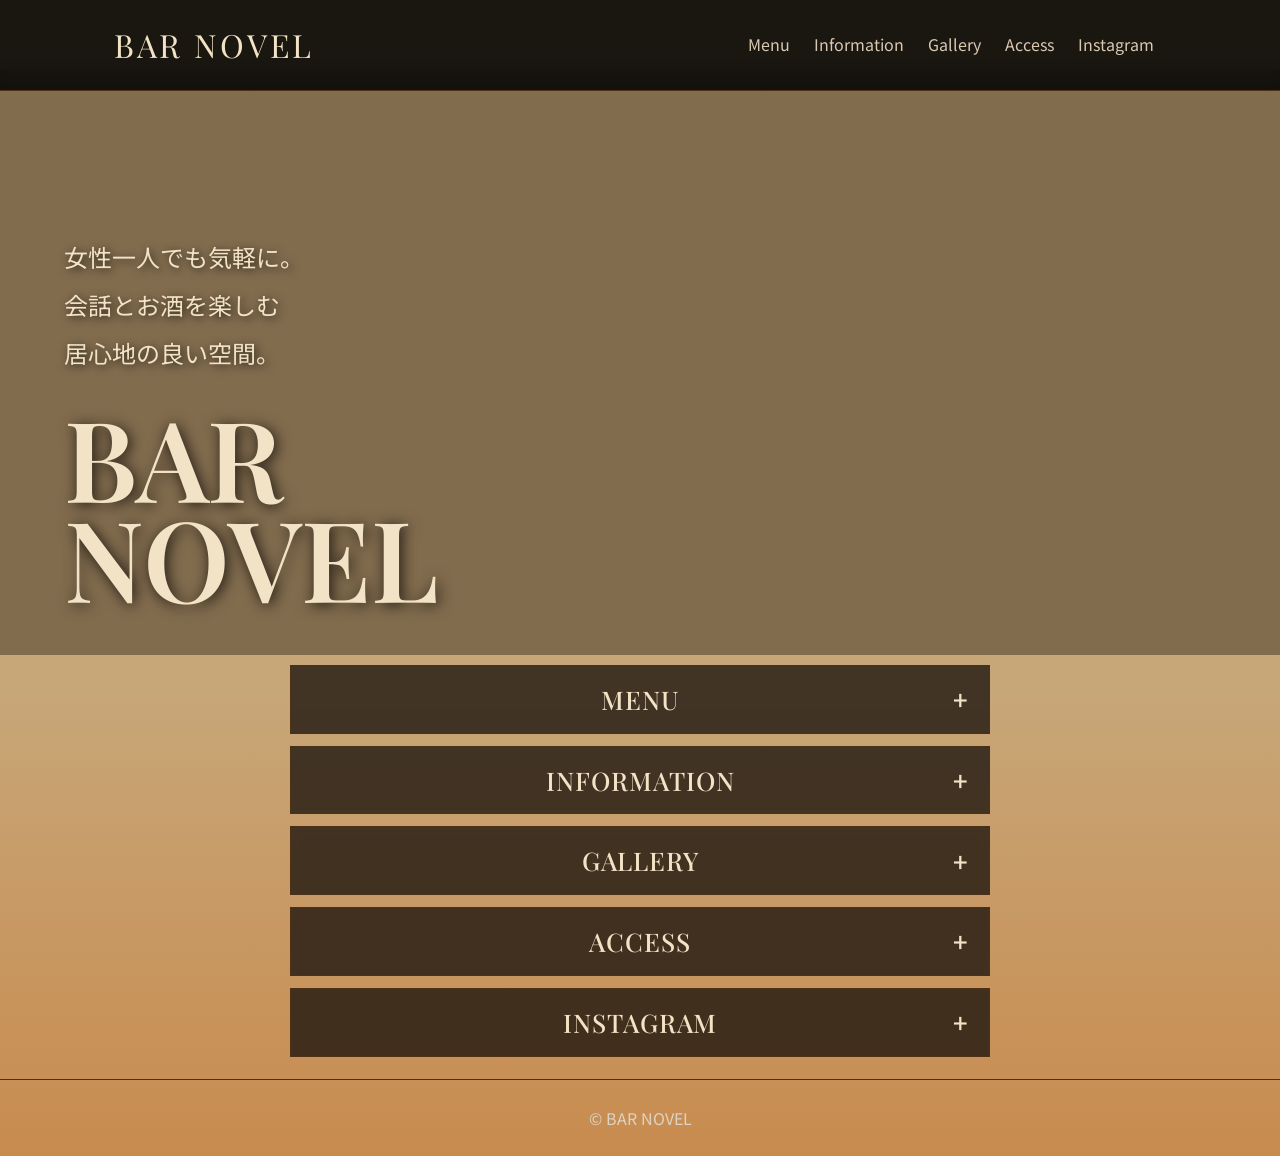
==== commit 32762292: "CSSにバージョンを付けてスマホのキャッシュを回避" ====
--- a/index.html
+++ b/index.html
@@ -14,7 +14,7 @@
 
   <!-- Bootstrap 5.3.8 -->
   <link href="https://cdn.jsdelivr.net/npm/bootstrap@5.3.8/dist/css/bootstrap.min.css" rel="stylesheet">
-  <link rel="stylesheet" href="style.css">
+  <link rel="stylesheet" href="style.css?v=20261031bg">
 </head>
 
 <body data-bs-spy="scroll" data-bs-target="#mainNav" data-bs-offset="90" tabindex="0">
--- a/style.css
+++ b/style.css
@@ -17,14 +17,12 @@
 }
 
 body {
-  background: radial-gradient(ellipse at top,
-      #a86f30 0%,
-      #7f4d1f 20%,
-      #563215 40%,
-      #321d0d 65%,
-      #18100a 85%,
-      #0b0a08 100%);
-  background-attachment: fixed;
+  /* 背景色は添付スクリーンショットの色（ベースページのゴールドグラデーション） */
+  background: linear-gradient(180deg,
+      #c7a678 60%,
+      #e0c18f 60%,
+      #c7a678 60%,
+      #c88b4e 100%);
   color: var(--text);
   font-family: "Noto Sans JP", sans-serif;
   line-height: 1.8;
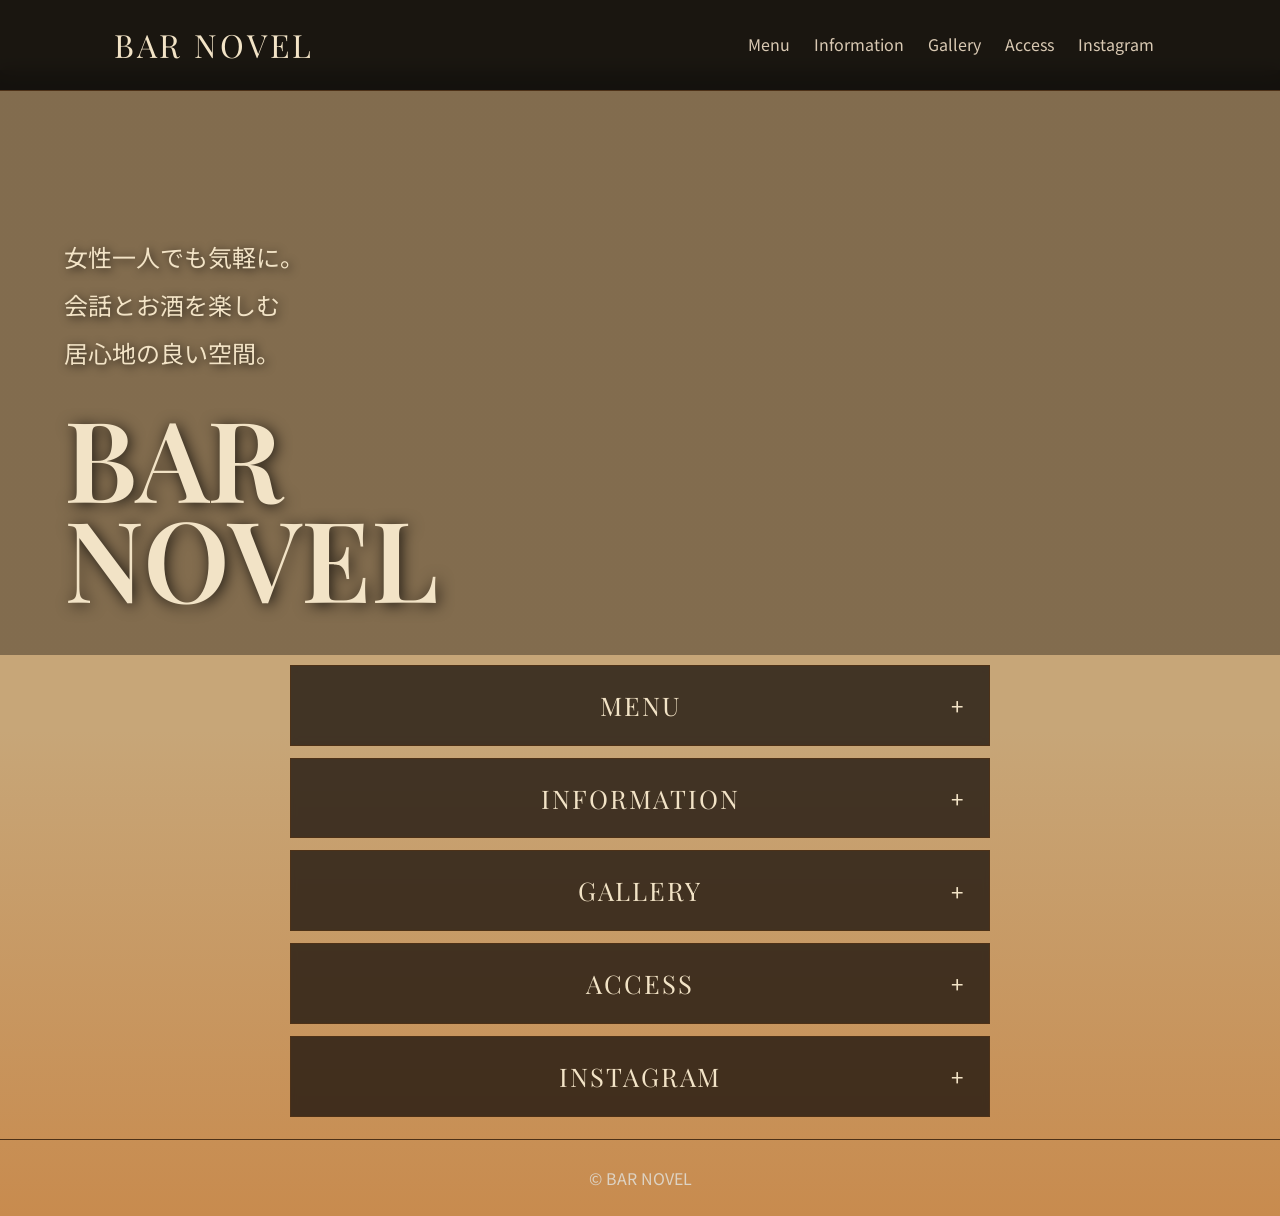
==== commit 80bce2ac: "プルダウンをBootstrap Accordion化（＋/−回転・開閉アニメーション・中身フェードイン）" ====
--- a/index.html
+++ b/index.html
@@ -14,7 +14,7 @@
 
   <!-- Bootstrap 5.3.8 -->
   <link href="https://cdn.jsdelivr.net/npm/bootstrap@5.3.8/dist/css/bootstrap.min.css" rel="stylesheet">
-  <link rel="stylesheet" href="style.css?v=20261031bg">
+  <link rel="stylesheet" href="style.css?v=20261031acc">
 </head>
 
 <body data-bs-spy="scroll" data-bs-target="#mainNav" data-bs-offset="90" tabindex="0">
@@ -55,13 +55,14 @@
     </div>
   </header>
 
-  <main class="sections">
+  <main class="sections accordion" id="mainAccordion">
 
     <!-- MENU -->
     <section id="menu" class="panel">
-      <h2 class="panel-title collapsed" data-bs-toggle="collapse" data-bs-target="#collapseMenu"
-        aria-expanded="false" aria-controls="collapseMenu" role="button">MENU</h2>
-      <div class="collapse panel-collapse" id="collapseMenu" data-bs-parent=".sections">
+      <h2 class="accordion-header">
+        <button class="accordion-button panel-btn collapsed" type="button" data-bs-toggle="collapse" data-bs-target="#collapseMenu" aria-expanded="false" aria-controls="collapseMenu">MENU</button>
+      </h2>
+      <div class="collapse panel-collapse" id="collapseMenu" data-bs-parent="#mainAccordion">
 
         <div class="menu-category">DRINK</div>
 
@@ -127,9 +128,10 @@
 
     <!-- INFORMATION -->
     <section id="info" class="panel">
-      <h2 class="panel-title collapsed" data-bs-toggle="collapse" data-bs-target="#collapseInfo"
-        aria-expanded="false" aria-controls="collapseInfo" role="button">INFORMATION</h2>
-      <div class="collapse panel-collapse" id="collapseInfo" data-bs-parent=".sections">
+      <h2 class="accordion-header">
+        <button class="accordion-button panel-btn collapsed" type="button" data-bs-toggle="collapse" data-bs-target="#collapseInfo" aria-expanded="false" aria-controls="collapseInfo">INFORMATION</button>
+      </h2>
+      <div class="collapse panel-collapse" id="collapseInfo" data-bs-parent="#mainAccordion">
 
         <div class="info-item">
           <span>営業時間</span>
@@ -159,9 +161,10 @@
 
     <!-- GALLERY -->
     <section id="gallery" class="panel">
-      <h2 class="panel-title collapsed" data-bs-toggle="collapse" data-bs-target="#collapseGallery"
-        aria-expanded="false" aria-controls="collapseGallery" role="button">GALLERY</h2>
-      <div class="collapse panel-collapse" id="collapseGallery" data-bs-parent=".sections">
+      <h2 class="accordion-header">
+        <button class="accordion-button panel-btn collapsed" type="button" data-bs-toggle="collapse" data-bs-target="#collapseGallery" aria-expanded="false" aria-controls="collapseGallery">GALLERY</button>
+      </h2>
+      <div class="collapse panel-collapse" id="collapseGallery" data-bs-parent="#mainAccordion">
 
         <div id="galleryCarousel" class="carousel slide" data-bs-ride="carousel" data-bs-interval="10000">
           <div class="carousel-indicators">
@@ -209,9 +212,10 @@
 
     <!-- ACCESS -->
     <section id="access" class="panel panel-center">
-      <h2 class="panel-title collapsed" data-bs-toggle="collapse" data-bs-target="#collapseAccess"
-        aria-expanded="false" aria-controls="collapseAccess" role="button">ACCESS</h2>
-      <div class="collapse panel-collapse" id="collapseAccess" data-bs-parent=".sections">
+      <h2 class="accordion-header">
+        <button class="accordion-button panel-btn collapsed" type="button" data-bs-toggle="collapse" data-bs-target="#collapseAccess" aria-expanded="false" aria-controls="collapseAccess">ACCESS</button>
+      </h2>
+      <div class="collapse panel-collapse" id="collapseAccess" data-bs-parent="#mainAccordion">
         <p>小田急線 伊勢原駅南口より徒歩約1分</p>
         <a class="button" href="https://maps.app.goo.gl/pQygL5VJowjCGWbm6" target="_blank" rel="noopener noreferrer">
           Google Maps
@@ -221,9 +225,10 @@
 
     <!-- INSTAGRAM -->
     <section id="instagram" class="panel panel-center">
-      <h2 class="panel-title collapsed" data-bs-toggle="collapse" data-bs-target="#collapseInsta"
-        aria-expanded="false" aria-controls="collapseInsta" role="button">INSTAGRAM</h2>
-      <div class="collapse panel-collapse" id="collapseInsta" data-bs-parent=".sections">
+      <h2 class="accordion-header">
+        <button class="accordion-button panel-btn collapsed" type="button" data-bs-toggle="collapse" data-bs-target="#collapseInsta" aria-expanded="false" aria-controls="collapseInsta">INSTAGRAM</button>
+      </h2>
+      <div class="collapse panel-collapse" id="collapseInsta" data-bs-parent="#mainAccordion">
         <p>
           ご予約・お問い合わせは<br>
           Instagramより承っております
--- a/style.css
+++ b/style.css
@@ -550,3 +550,93 @@
     margin-bottom: 20px;
   }
 }
+
+/* ===== プルダウン改善（Bootstrap Accordion 化） ===== */
+
+.panel-btn {
+  background: transparent;
+  color: var(--cream);
+  font-family: "Playfair Display", serif;
+  font-size: 1.6rem;
+  letter-spacing: 2px;
+  justify-content: center;
+  text-align: center;
+  padding: 6px 34px;
+  box-shadow: none !important;
+  position: relative;
+}
+
+.panel-btn:not(.collapsed) {
+  background: transparent;
+  color: var(--cream);
+}
+
+.panel-btn:focus {
+  box-shadow: none;
+  border-color: transparent;
+}
+
+.panel-btn:focus-visible {
+  outline: 2px solid var(--accent);
+  outline-offset: 3px;
+}
+
+/* Bootstrap 標準のシェブロンを消し、回転する + / − に */
+.panel-btn::after {
+  background-image: none;
+  content: "+";
+  position: absolute;
+  right: 6px;
+  top: 50%;
+  margin: 0;
+  width: auto;
+  height: auto;
+  font-family: "Noto Sans JP", sans-serif;
+  font-size: 1.4rem;
+  color: var(--cream-dim);
+  transform: translateY(-50%) rotate(0deg);
+  transition: transform 0.35s ease, color 0.3s;
+}
+
+.panel-btn:not(.collapsed)::after {
+  content: "−";
+  color: var(--accent);
+  transform: translateY(-50%) rotate(180deg);
+}
+
+.panel-btn:hover::after {
+  color: var(--accent);
+}
+
+/* 開閉をなめらかに */
+.panel-collapse {
+  transition: height 0.45s ease;
+}
+
+/* 開いた中身がふわっと出る */
+.panel-collapse.show > * {
+  animation: panelIn 0.45s ease;
+}
+
+@keyframes panelIn {
+  from {
+    opacity: 0;
+    transform: translateY(8px);
+  }
+
+  to {
+    opacity: 1;
+    transform: translateY(0);
+  }
+}
+
+@media (max-width: 768px) {
+  .panel-btn {
+    min-height: 70px;
+    font-size: 1.8rem;
+  }
+
+  .panel-btn::after {
+    right: 16px;
+  }
+}
